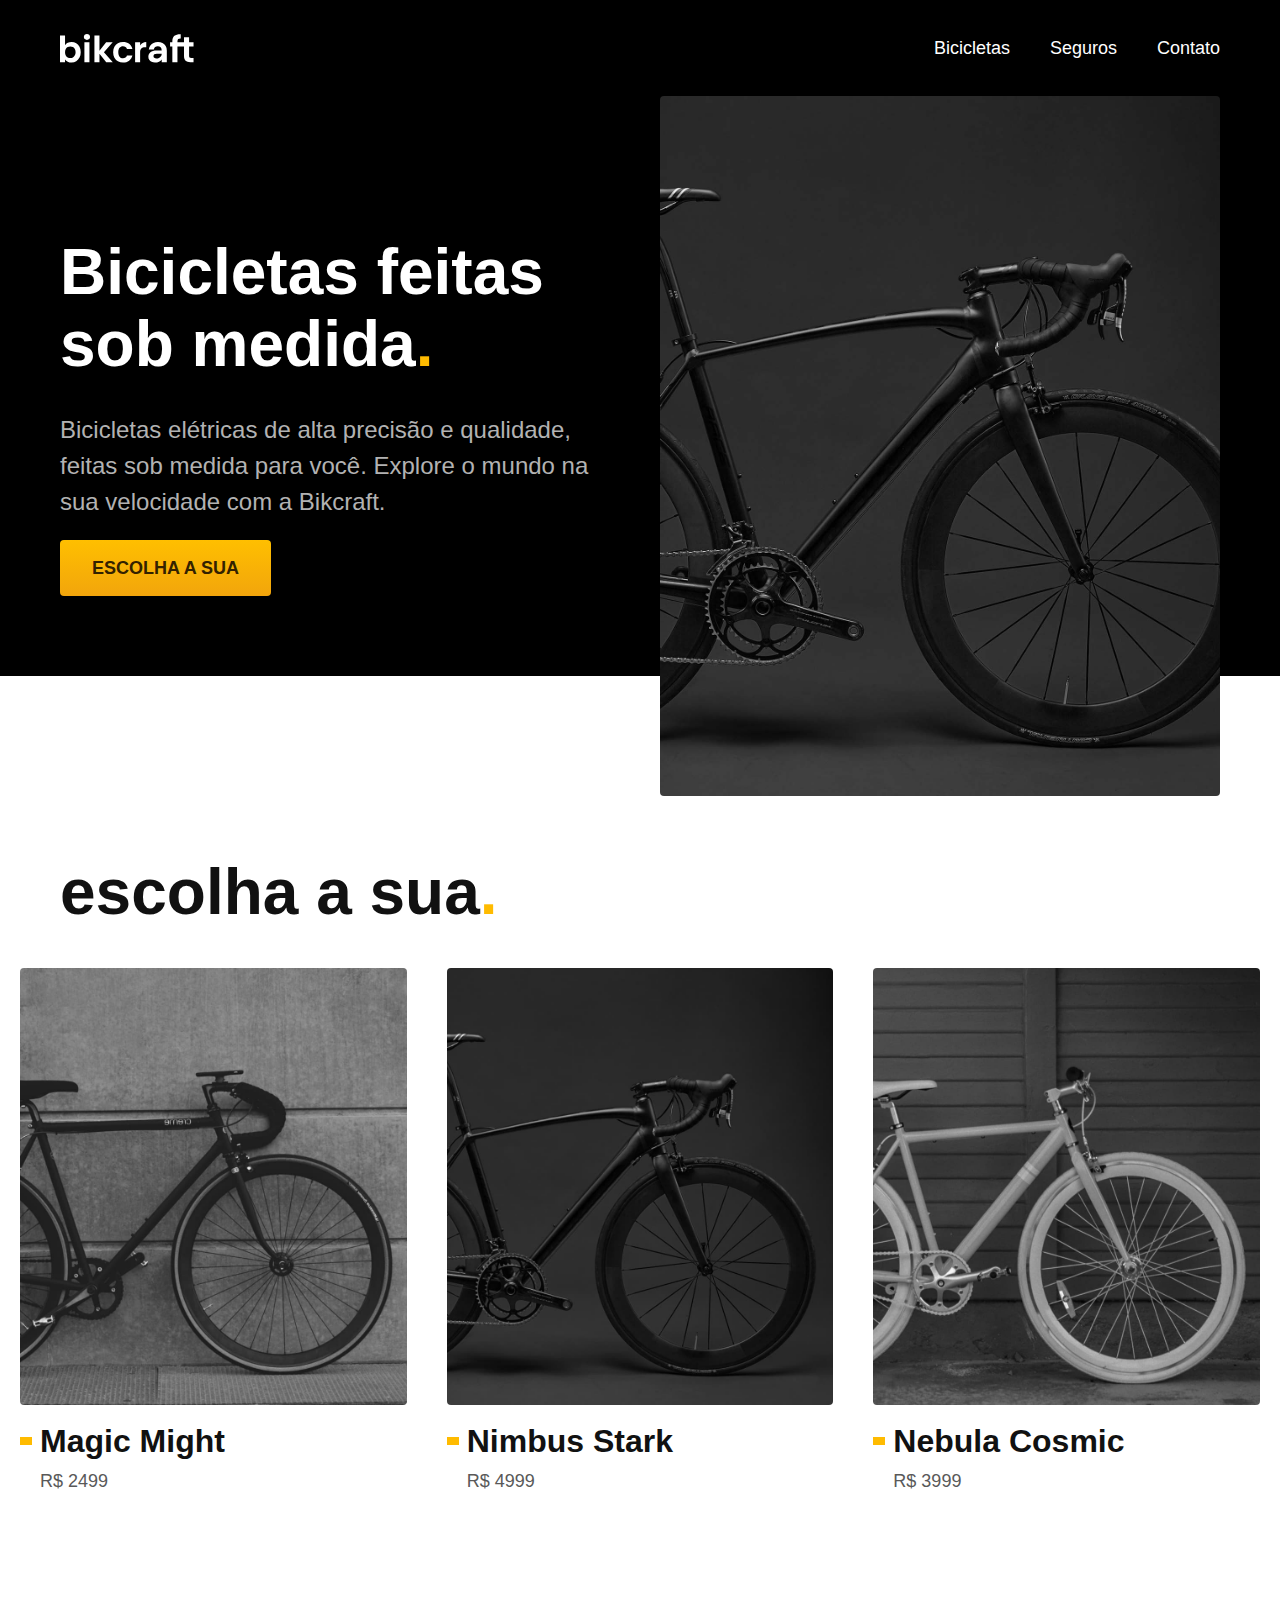
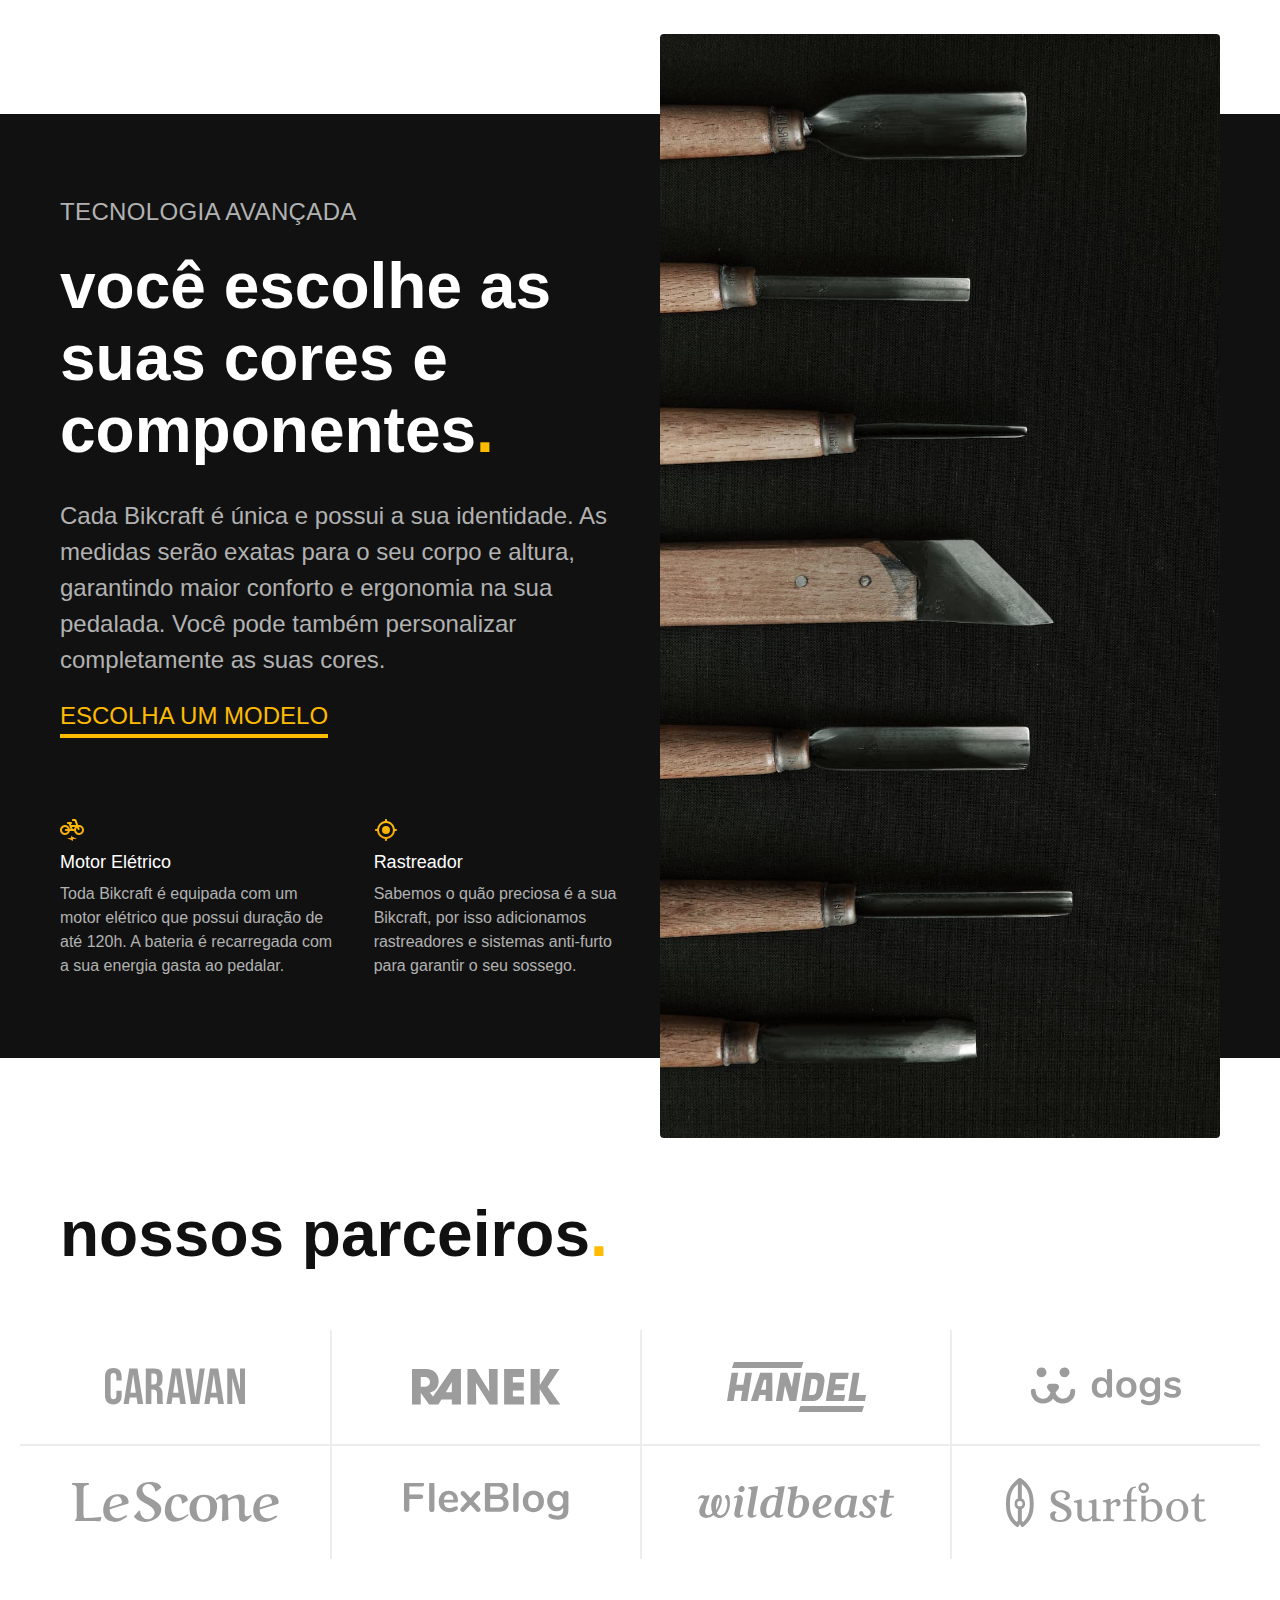
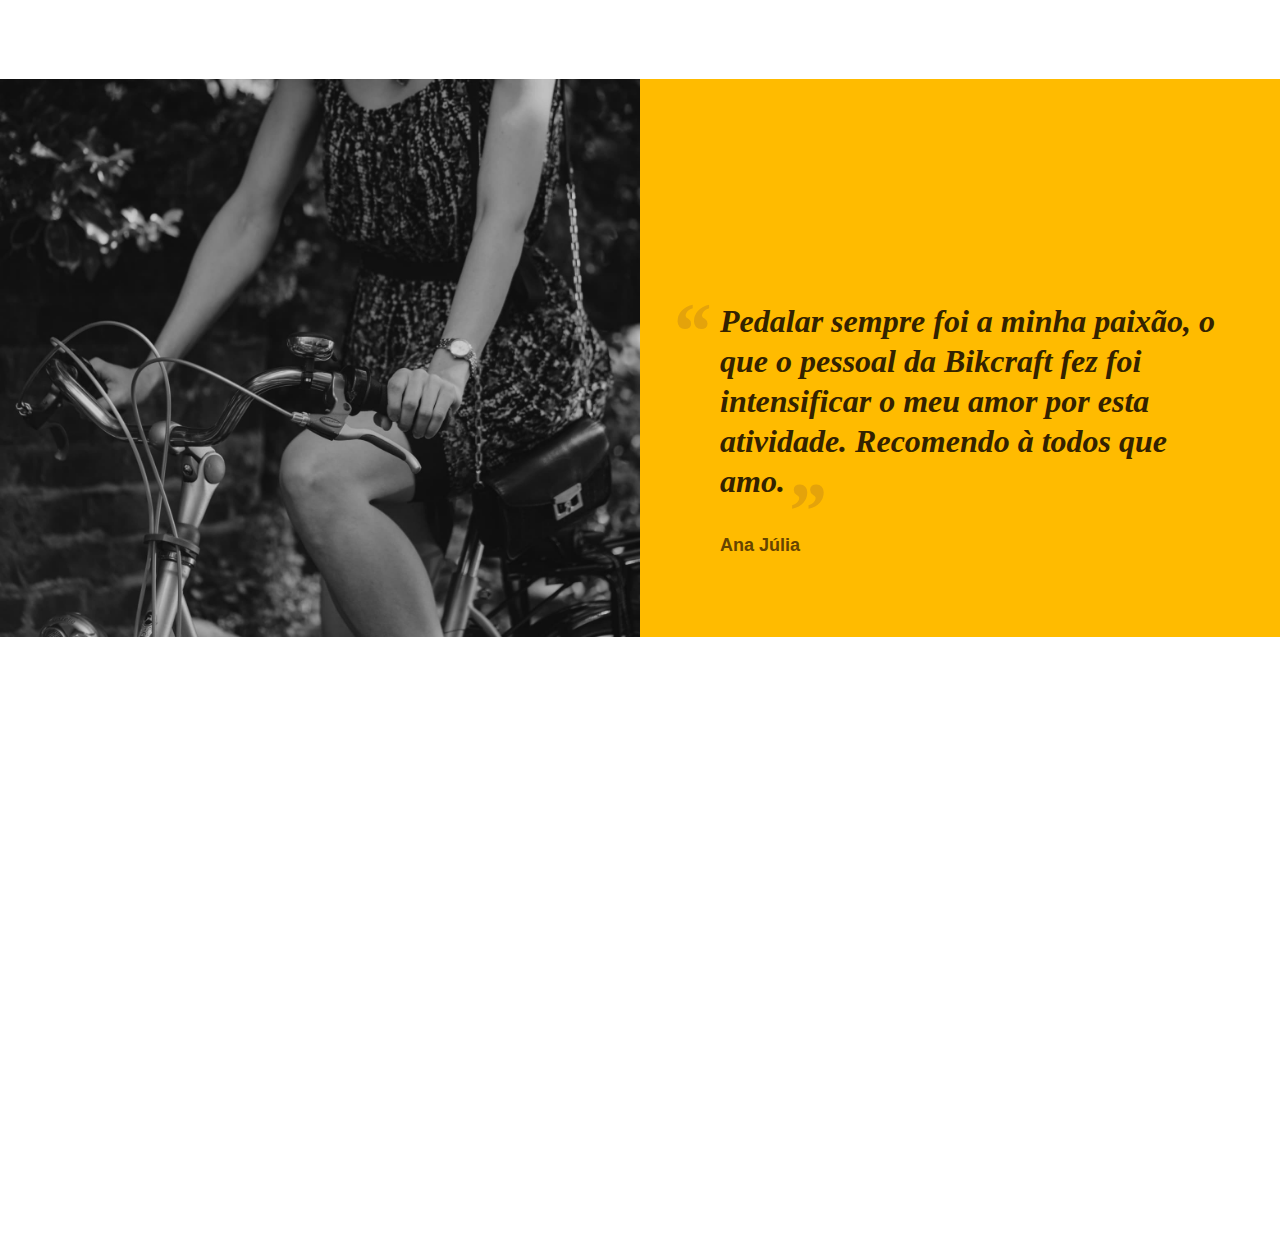
==== index.html @ 592e9762 "feat: depoimentos" ====
<!DOCTYPE html>
<html lang="pt-br">

<head>
  <meta charset="UTF-8">
  <meta name="viewport" content="width=device-width, initial-scale=1.0">

  <title>Bikcraft - Bicicletas Elétricas</title>
  <meta name="description" content="Bicicletas elétricas de alta precisão e qualidade,  feitas sob medida para o cliente. Explore o mundo na sua velocidade com a Bikcraft.">

  <link rel="stylesheet" href="./css/style.css">
</head>

<body>
  <header class="header-bg">
    <div class="header container">
      <a href="./">
        <img src="./img/bikcraft.svg" alt="Bikcraft">
      </a>

      <nav aria-label="primaria">
        <ul class="header-menu font-1-m cor-0">
          <li><a href="./bicicletas.html">Bicicletas</a></li>
          <li><a href="./seguros.html">Seguros</a></li>
          <li><a href="./contato.html">Contato</a></li>
        </ul>
      </nav>
    </div>
  </header>

  <main class="introducao-bg">
    <div class="introducao container">
      <div class="introducao-conteudo">
        <h1 class="font-1-xxl cor-0">Bicicletas feitas sob medida<span class="cor-p1">.</span></h1>
        <p class="font-2-l cor-5">Bicicletas elétricas de alta precisão e qualidade, feitas sob medida para você. Explore o mundo na sua velocidade com a Bikcraft.</p>
        <a class="botao" href="./bicicletas.html">Escolha a sua</a>
      </div>
      <div>
        <img src="./img/fotos/introducao.jpg" alt="Bicicleta elétrica preta.">
      </div>
    </div>
  </main>

  <article class="bicicletas-lista">
    <h2 class="container font-1-xxl">escolha a sua<span class="cor-p1">.</span></h2>

    <ul>
      <li>
        <a href="./bicicletas/magic.html">
          <img src="./img/bicicletas/magic-home.jpg" alt="Bicicleta preta">
          <h3 class="font-1-xl">Magic Might</h3>
          <span class="font-2-m cor-8">R$ 2499</span>
        </a>
      </li>
      <li>
        <a href="./bicicletas/nimbus.html">
          <img src="./img/bicicletas/nimbus-home.jpg" alt="Bicicleta preta">
          <h3 class="font-1-xl">Nimbus Stark</h3>
          <span class="font-2-m cor-8">R$ 4999</span>
        </a>
      </li>
      <li>
        <a href="./bicicletas/nebula.html">
          <img src="./img/bicicletas/nebula-home.jpg" alt="Bicicleta preta">
          <h3 class="font-1-xl">Nebula Cosmic</h3>
          <span class="font-2-m cor-8">R$ 3999</span>
        </a>
      </li>
    </ul>
  </article>

  <article class="tecnologia-bg">
    <div class="tecnologia container">
      <div class="tecnologia-conteudo">
        <span class="font-2-l-b cor-5">Tecnologia Avançada</span>
        <h2 class="font-1-xxl cor-0">você escolhe as suas cores e componentes<span class="cor-p1">.</span></h2>
        <p class="font-2-l cor-5">Cada Bikcraft é única e possui a sua identidade. As medidas serão exatas para o seu corpo e altura, garantindo maior conforto e ergonomia na sua pedalada. Você pode também personalizar completamente as suas cores.</p>
        <a class="link" href="./bicicletas.html">Escolha um modelo</a>
        <div class="tecnologia-vantagens">
          <div>
            <img src="./img/icones/eletrica.svg" alt="">
            <h3 class="font-1-m cor-0">Motor Elétrico</h3>
            <p class="font-2-s cor-5">Toda Bikcraft é equipada com um motor elétrico que possui duração de até 120h. A bateria é recarregada com a sua energia gasta ao pedalar.</p>
          </div>
          <div>
            <img src="./img/icones/rastreador.svg" alt="">
            <h3 class="font-1-m cor-0">Rastreador</h3>
            <p class="font-2-s cor-5">Sabemos o quão preciosa é a sua Bikcraft, por isso adicionamos rastreadores e sistemas anti-furto para garantir o seu sossego.</p>
          </div>
        </div>
      </div>
      <div class="tecnologia-imagem">
        <img src="./img/fotos/tecnologia.jpg" alt="">
      </div>
    </div>
  </article>

  <section class="parceiros" aria-label="Nossos Parceiros">
    <h2 class="container font-1-xxl">nossos parceiros<span class="cor-p1">.</span></h2>

    <ul>
      <li><img src="./img/parceiros/caravan.svg" alt="caravan"></li>
      <li><img src="./img/parceiros/ranek.svg" alt="ranek"></li>
      <li><img src="./img/parceiros/handel.svg" alt="handel"></li>
      <li><img src="./img/parceiros/dogs.svg" alt="dogs"></li>
      <li><img src="./img/parceiros/lescone.svg" alt="lescone"></li>
      <li><img src="./img/parceiros/flexblog.svg" alt="flexblog"></li>
      <li><img src="./img/parceiros/wildbeast.svg" alt="wildbeast"></li>
      <li><img src="./img/parceiros/surfbot.svg" alt="surfbot"></li>
    </ul>
  </section>

  <section class="depoimento" aria-label="Depoimento">
    <div>
      <img src="./img/fotos/depoimento.jpg" alt="Pessoa pedalando uma bicicleta Bikcraft">
    </div>
    <div class="depoimento-conteudo">
      <blockquote class="font-1-xl cor-p5">
        <p>Pedalar sempre foi a minha paixão, o que o pessoal da Bikcraft fez foi intensificar o meu amor por esta atividade. Recomendo à todos que amo.</p>
      </blockquote>
      <span class="font-1-m-b cor-p4">Ana Júlia</span>
    </div>
  </section>
  
</body>

</html>
---- css/style.css ----
@import "./global/global.css";
@import "./utilidades/tipografia.css";
@import "./utilidades/cores.css";

@import "./global/header.css";

/* Utilidades */
@import "./utilidades/componentes.css";

/* Home */
@import "./home/introducao.css";
@import "./home/tecnologia.css";
@import "./home/parceiros.css";
@import "./home/depoimento.css";

/* Bicicletas */
@import "./bicicletas/bicicletas-lista.css";
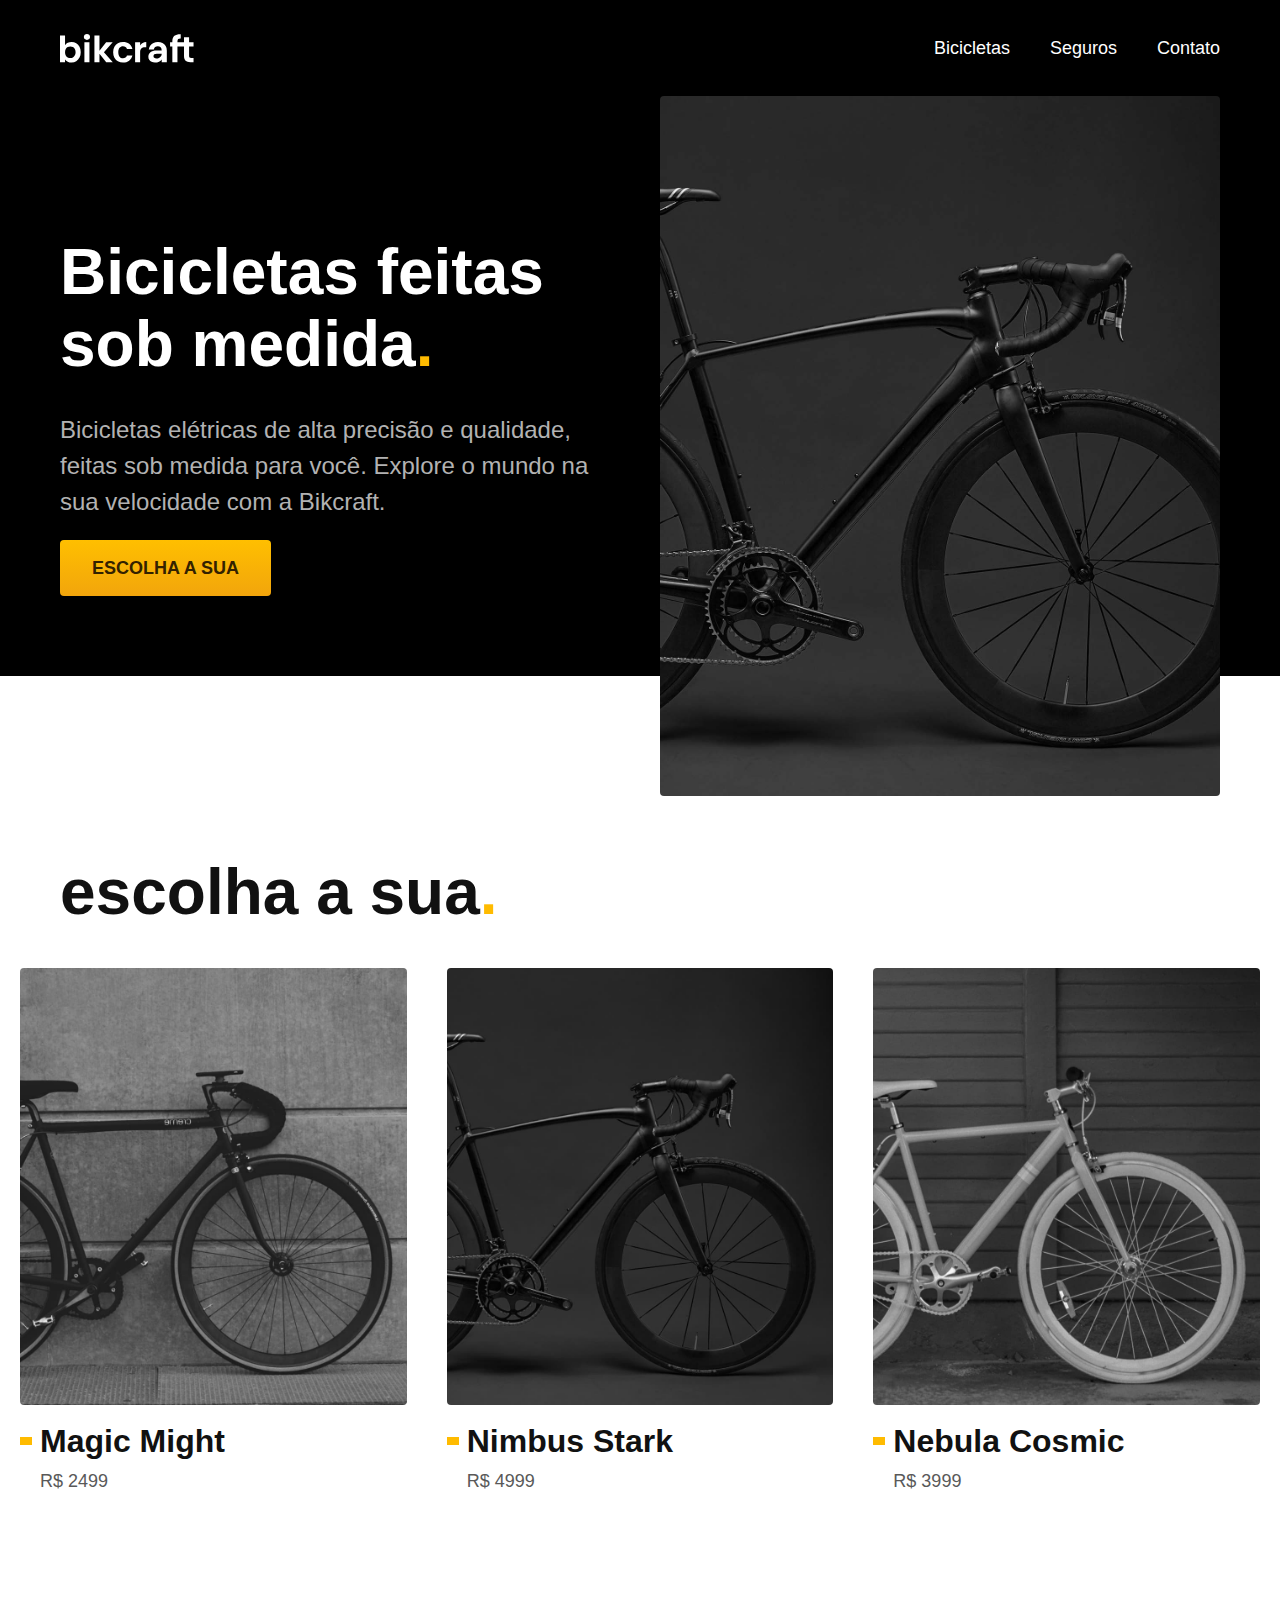
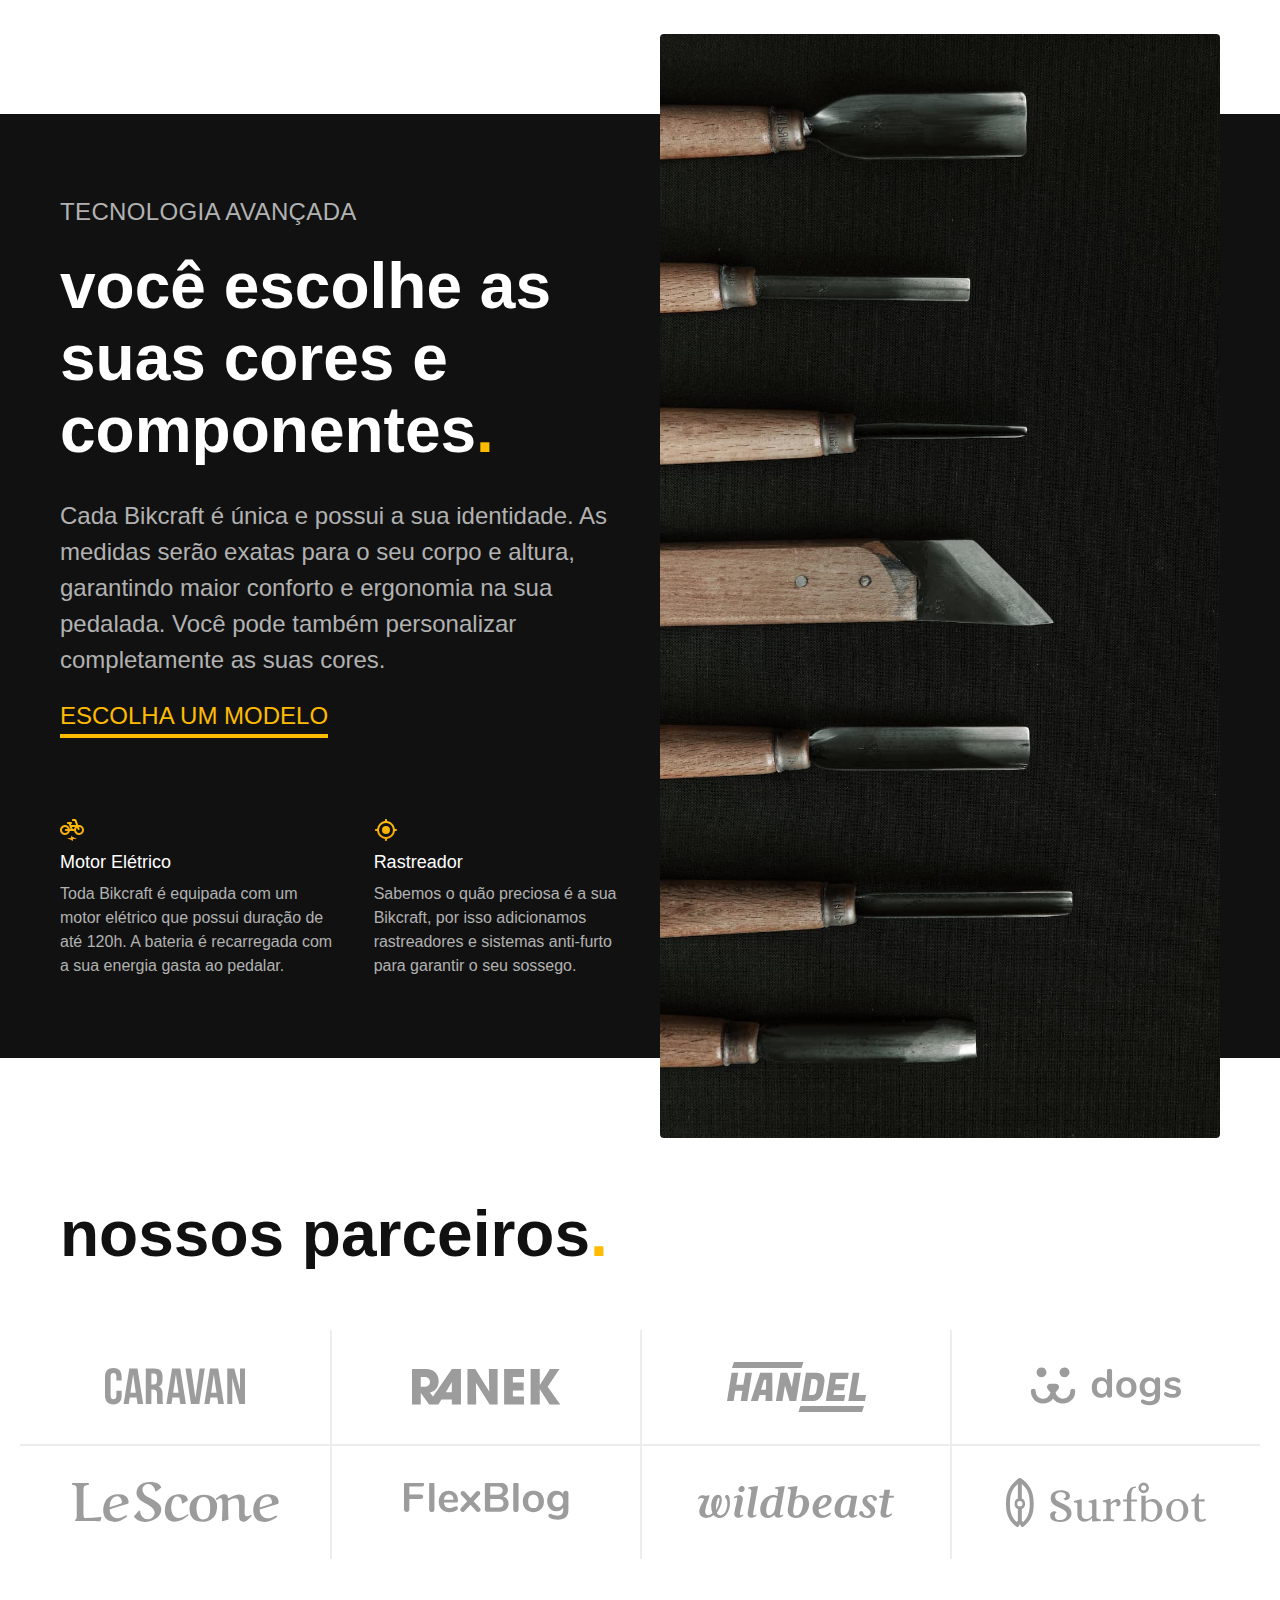
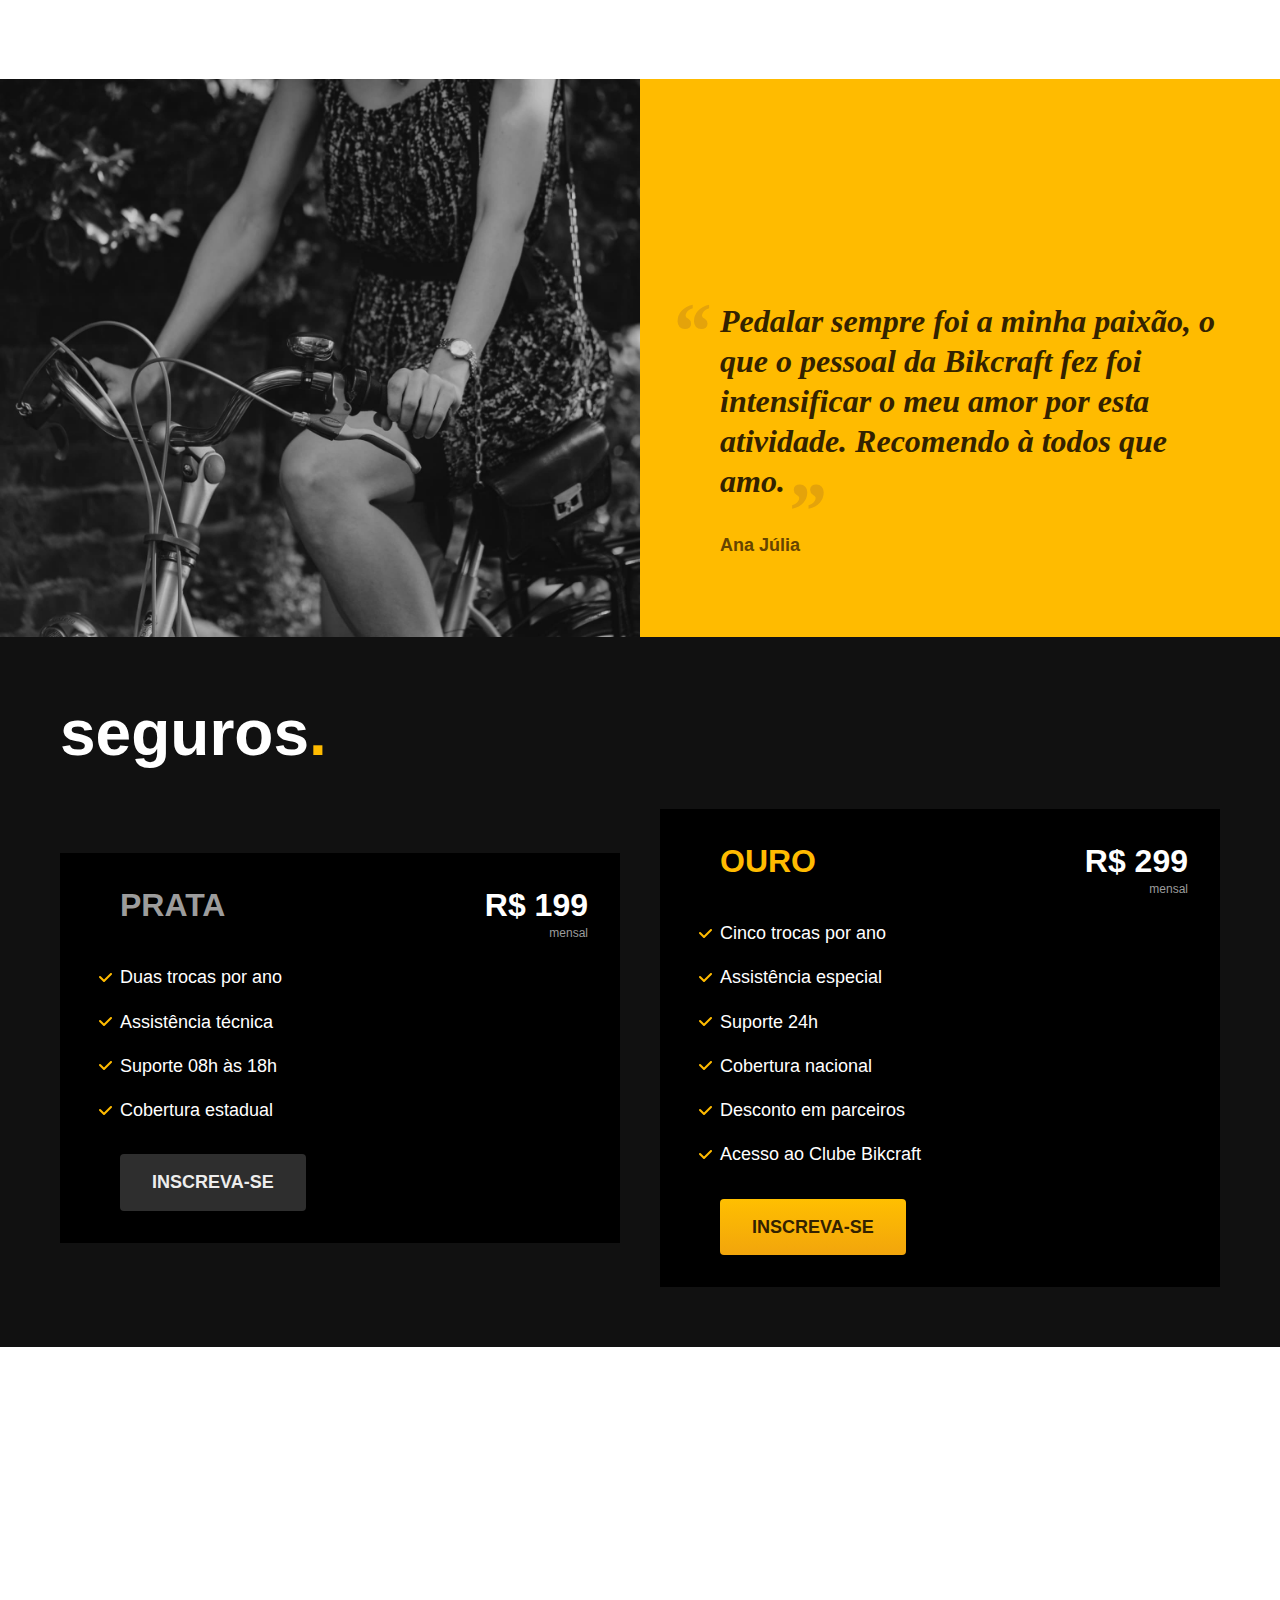
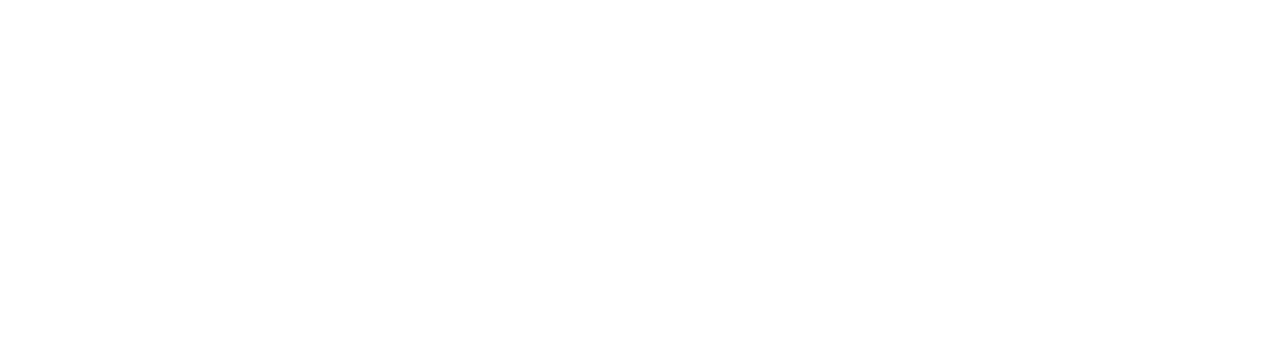
==== commit 5acc4003: "feat: seguros" ====
--- a/index.html
+++ b/index.html
@@ -121,6 +121,37 @@
       <span class="font-1-m-b cor-p4">Ana Júlia</span>
     </div>
   </section>
+
+  <article class="seguros-bg">
+    <div class="seguros container">
+      <h2 class="font-1-xxl cor-0">seguros<span class="cor-p1">.</span></h2>
+      <div class="seguros-item">
+        <h3 class="font-1-xl cor-6">PRATA</h3>
+        <span class="font-1-xl cor-0">R$ 199 <span class="font-1-xs cor-6">mensal</span></span>
+        <ul class="font-2-m cor-0">
+          <li>Duas trocas por ano</li>
+          <li>Assistência técnica</li>
+          <li>Suporte 08h às 18h</li>
+          <li>Cobertura estadual</li>
+        </ul>
+        <a class="botao secundario" href="./orcamento.html">Inscreva-se</a>
+      </div>
+
+      <div class="seguros-item">
+        <h3 class="font-1-xl cor-p1">OURO</h3>
+        <span class="font-1-xl cor-0">R$ 299 <span class="font-1-xs cor-6">mensal</span></span>
+        <ul class="font-2-m cor-0">
+          <li>Cinco trocas por ano</li>
+          <li>Assistência especial</li>
+          <li>Suporte 24h</li>
+          <li>Cobertura nacional</li>
+          <li>Desconto em parceiros</li>
+          <li>Acesso ao Clube Bikcraft</li>
+        </ul>
+        <a class="botao" href="./orcamento.html">Inscreva-se</a>
+      </div>
+    </div>
+  </article>
   
 </body>
 
--- a/css/style.css
+++ b/css/style.css
@@ -15,3 +15,6 @@
 
 /* Bicicletas */
 @import "./bicicletas/bicicletas-lista.css";
+
+/* Seguros */
+@import "./seguros/seguros.css";
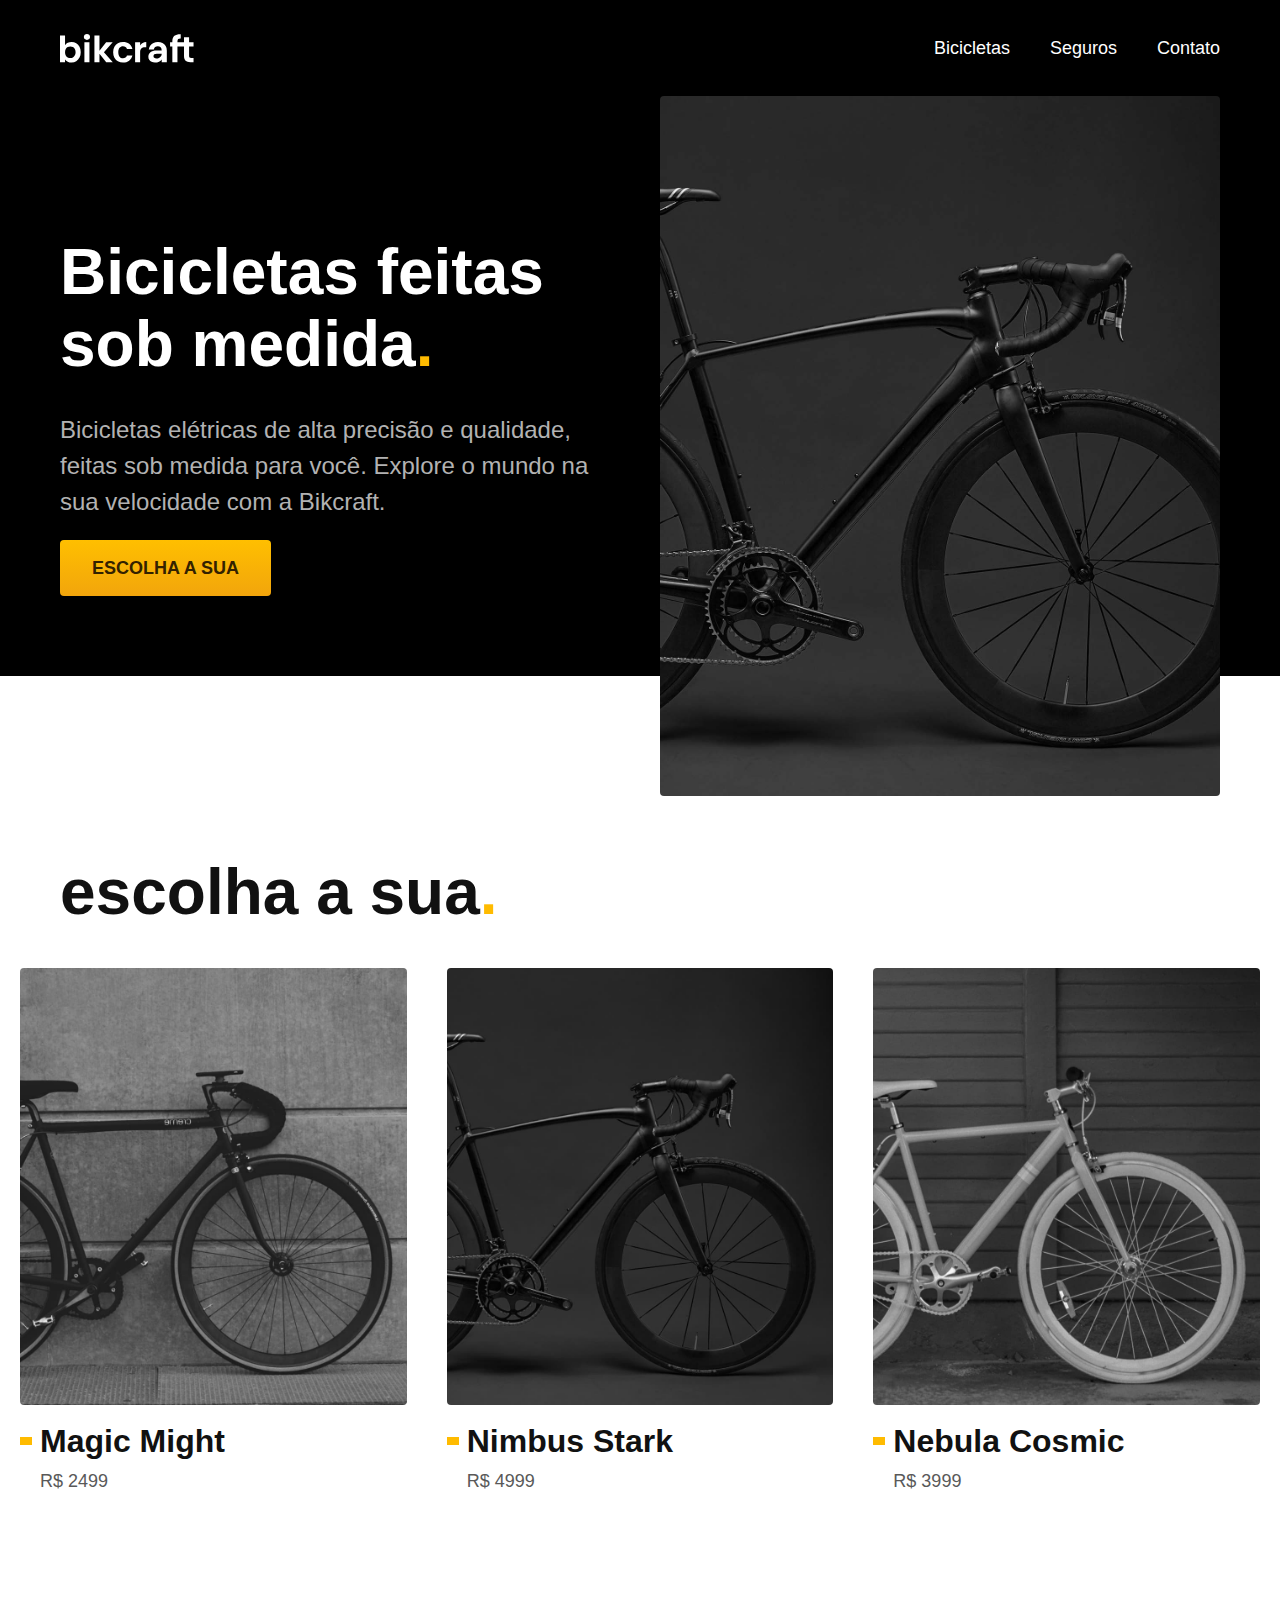
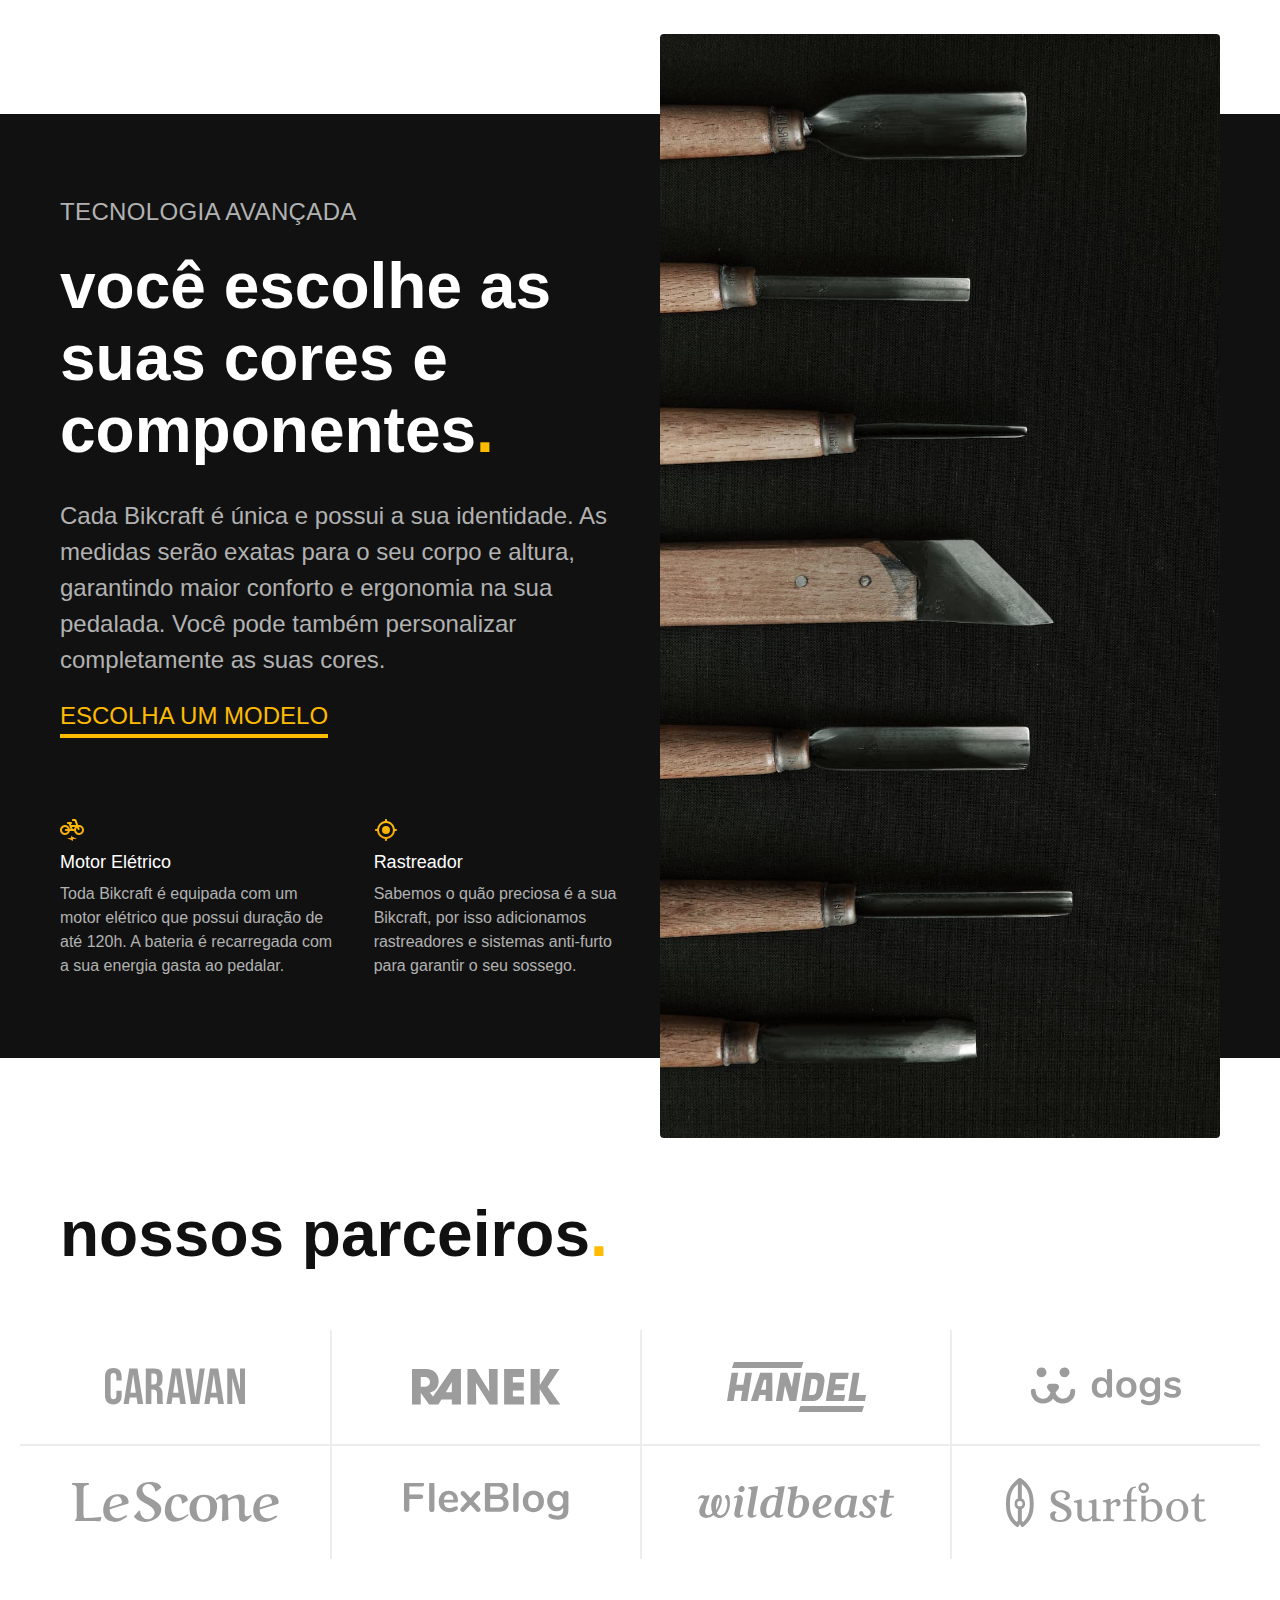
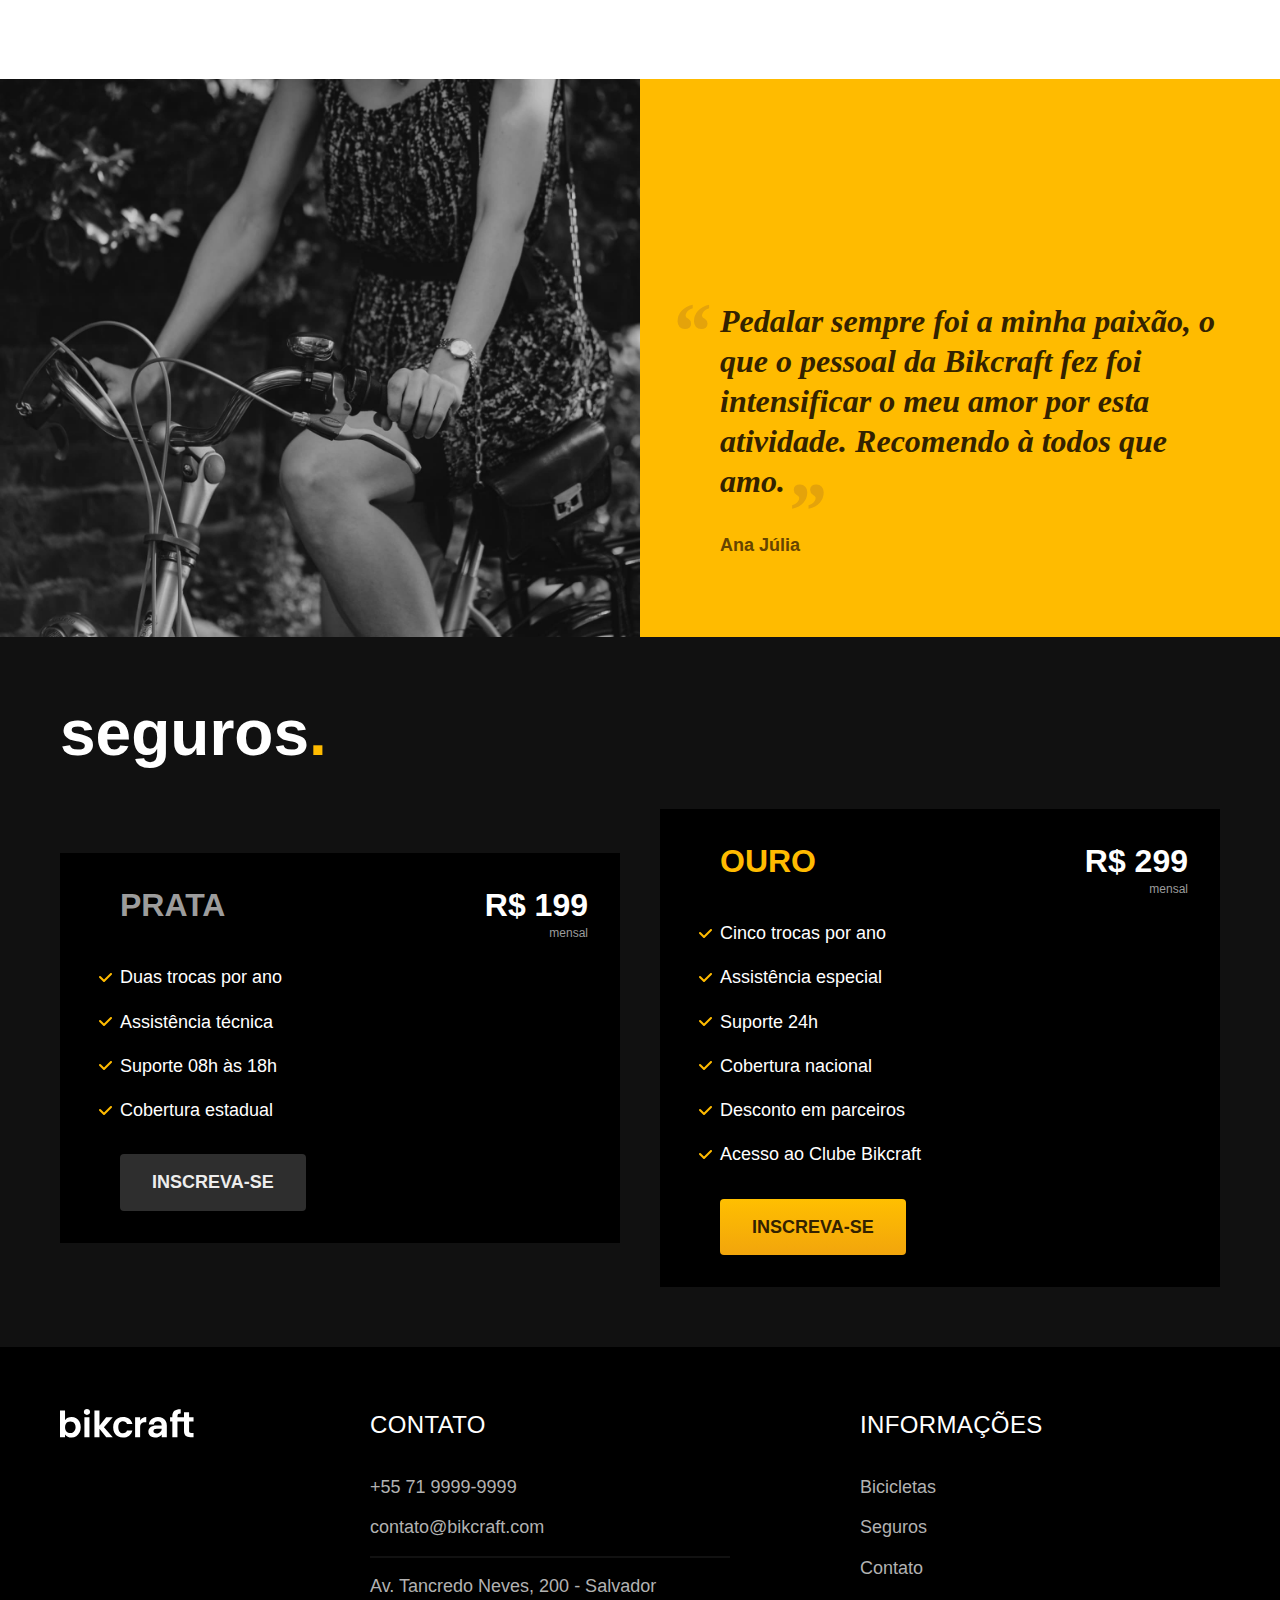
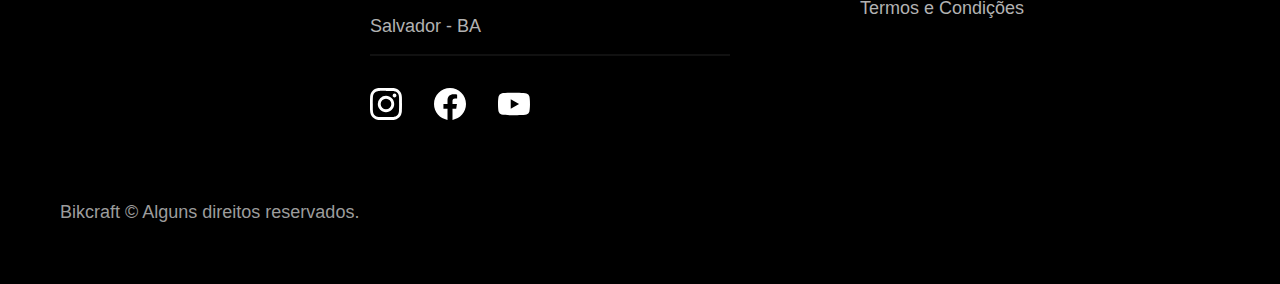
==== commit 3792683d: "feat: footer" ====
--- a/index.html
+++ b/index.html
@@ -153,6 +153,43 @@
     </div>
   </article>
   
+  <footer class="footer-bg">
+    <div class="footer container">
+      <img src="./img/bikcraft.svg" alt="Bikcraft">
+      <div class="footer-contato">
+        <h3 class="font-2-l-b cor-0">Contato</h3>
+        <ul class="font-2-m cor-5">
+          <li><a href="tel:+552199999999">+55 71 9999-9999</a></li>
+          <li><a href="mailto:contato@bikcraft.com">contato@bikcraft.com</a></li>
+          <li>Av. Tancredo Neves, 200 - Salvador </li>
+          <li>Salvador - BA</li>
+        </ul>
+        <div class="footer-redes">
+          <a href="./">
+            <img src="./img/redes/instagram.svg" alt="Instagram">
+          </a>
+          <a href="./">
+            <img src="./img/redes/facebook.svg" alt="Facebook">
+          </a>
+          <a href="./">
+            <img src="./img/redes/youtube.svg" alt="Youtube">
+          </a>
+        </div>
+      </div>
+      <div class="footer-informacoes">
+        <h3 class="font-2-l-b cor-0">Informações</h3>
+        <nav>
+          <ul class="font-1-m cor-5">
+            <li><a href="./bicicletas.html">Bicicletas</a></li>
+            <li><a href="./seguros.html">Seguros</a></li>
+            <li><a href="./contato.html">Contato</a></li>
+            <li><a href="./termos.html">Termos e Condições</a></li>
+          </ul>
+        </nav>
+      </div>
+      <p class="footer-copy font-2-m cor-6">Bikcraft © Alguns direitos reservados.</p>
+    </div>
+  </footer>
 </body>
 
 </html>--- a/css/style.css
+++ b/css/style.css
@@ -3,6 +3,7 @@
 @import "./utilidades/cores.css";
 
 @import "./global/header.css";
+@import "./global/footer.css";
 
 /* Utilidades */
 @import "./utilidades/componentes.css";
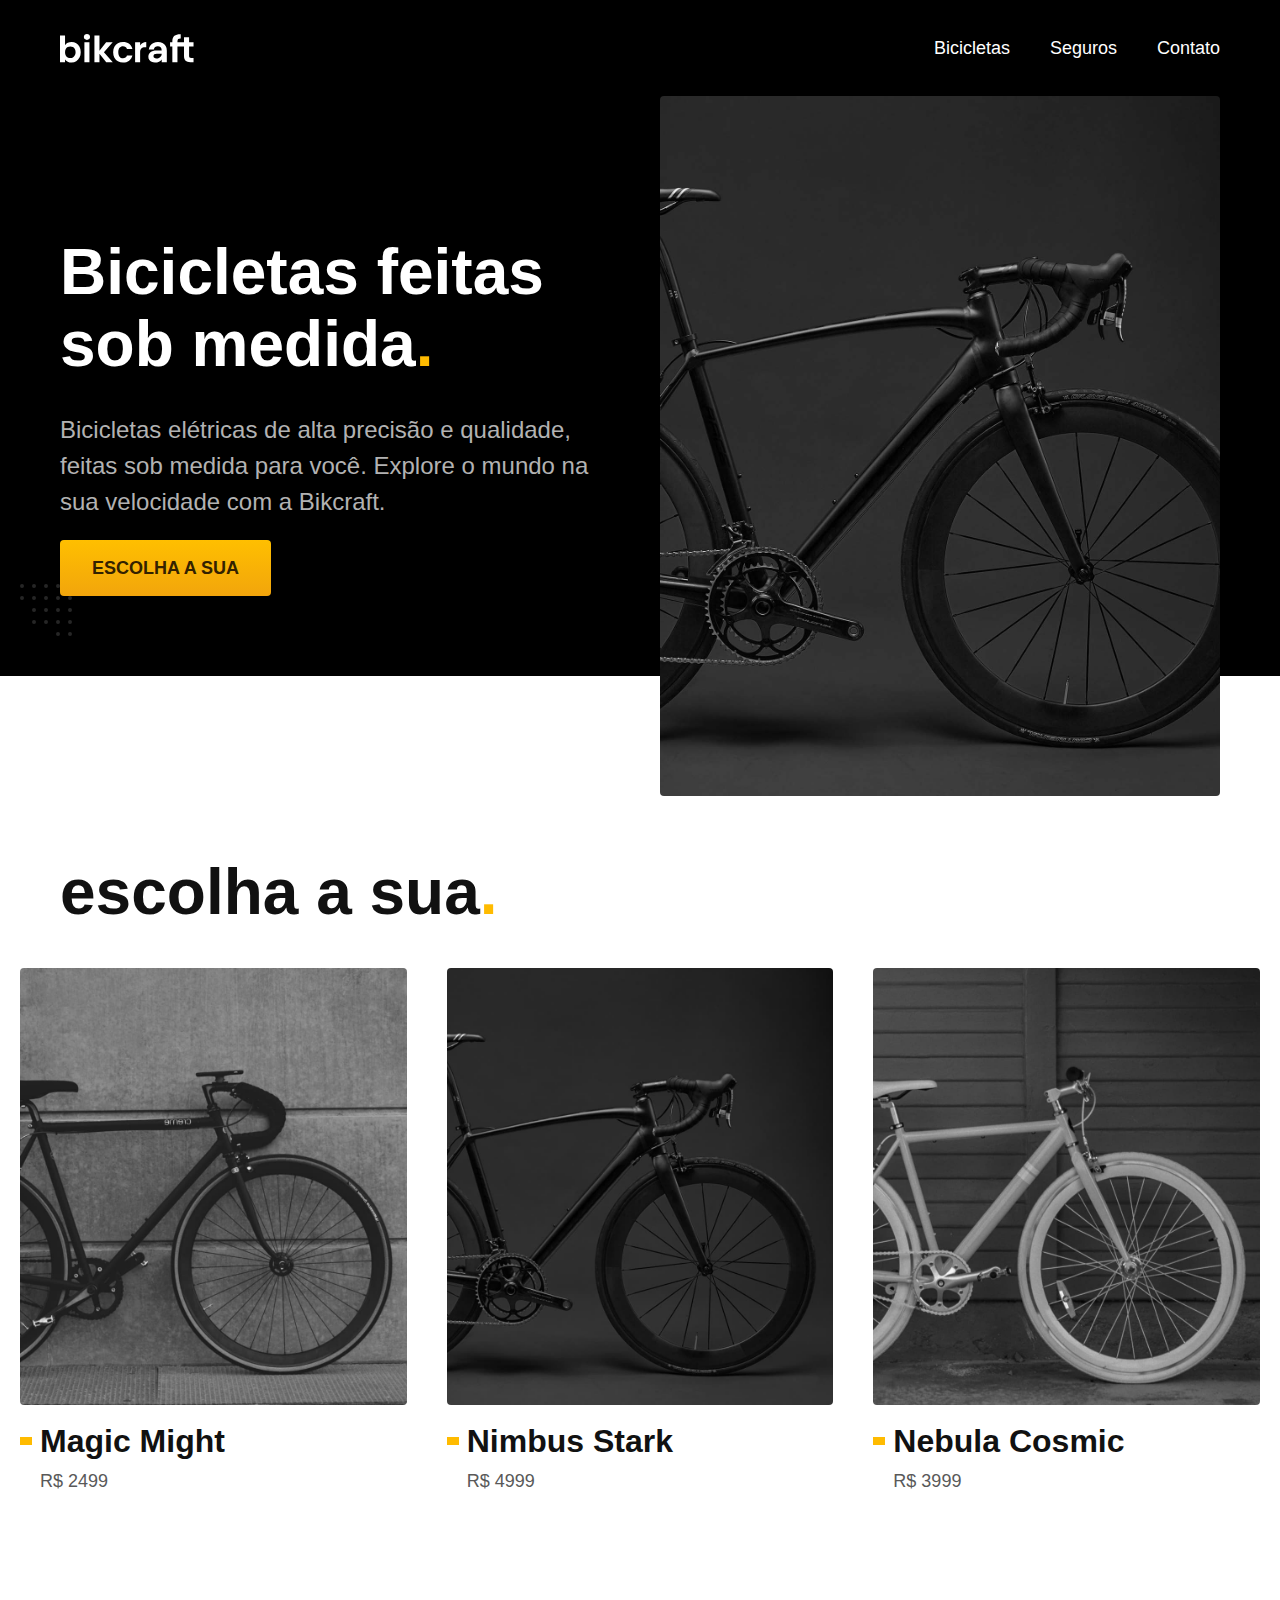
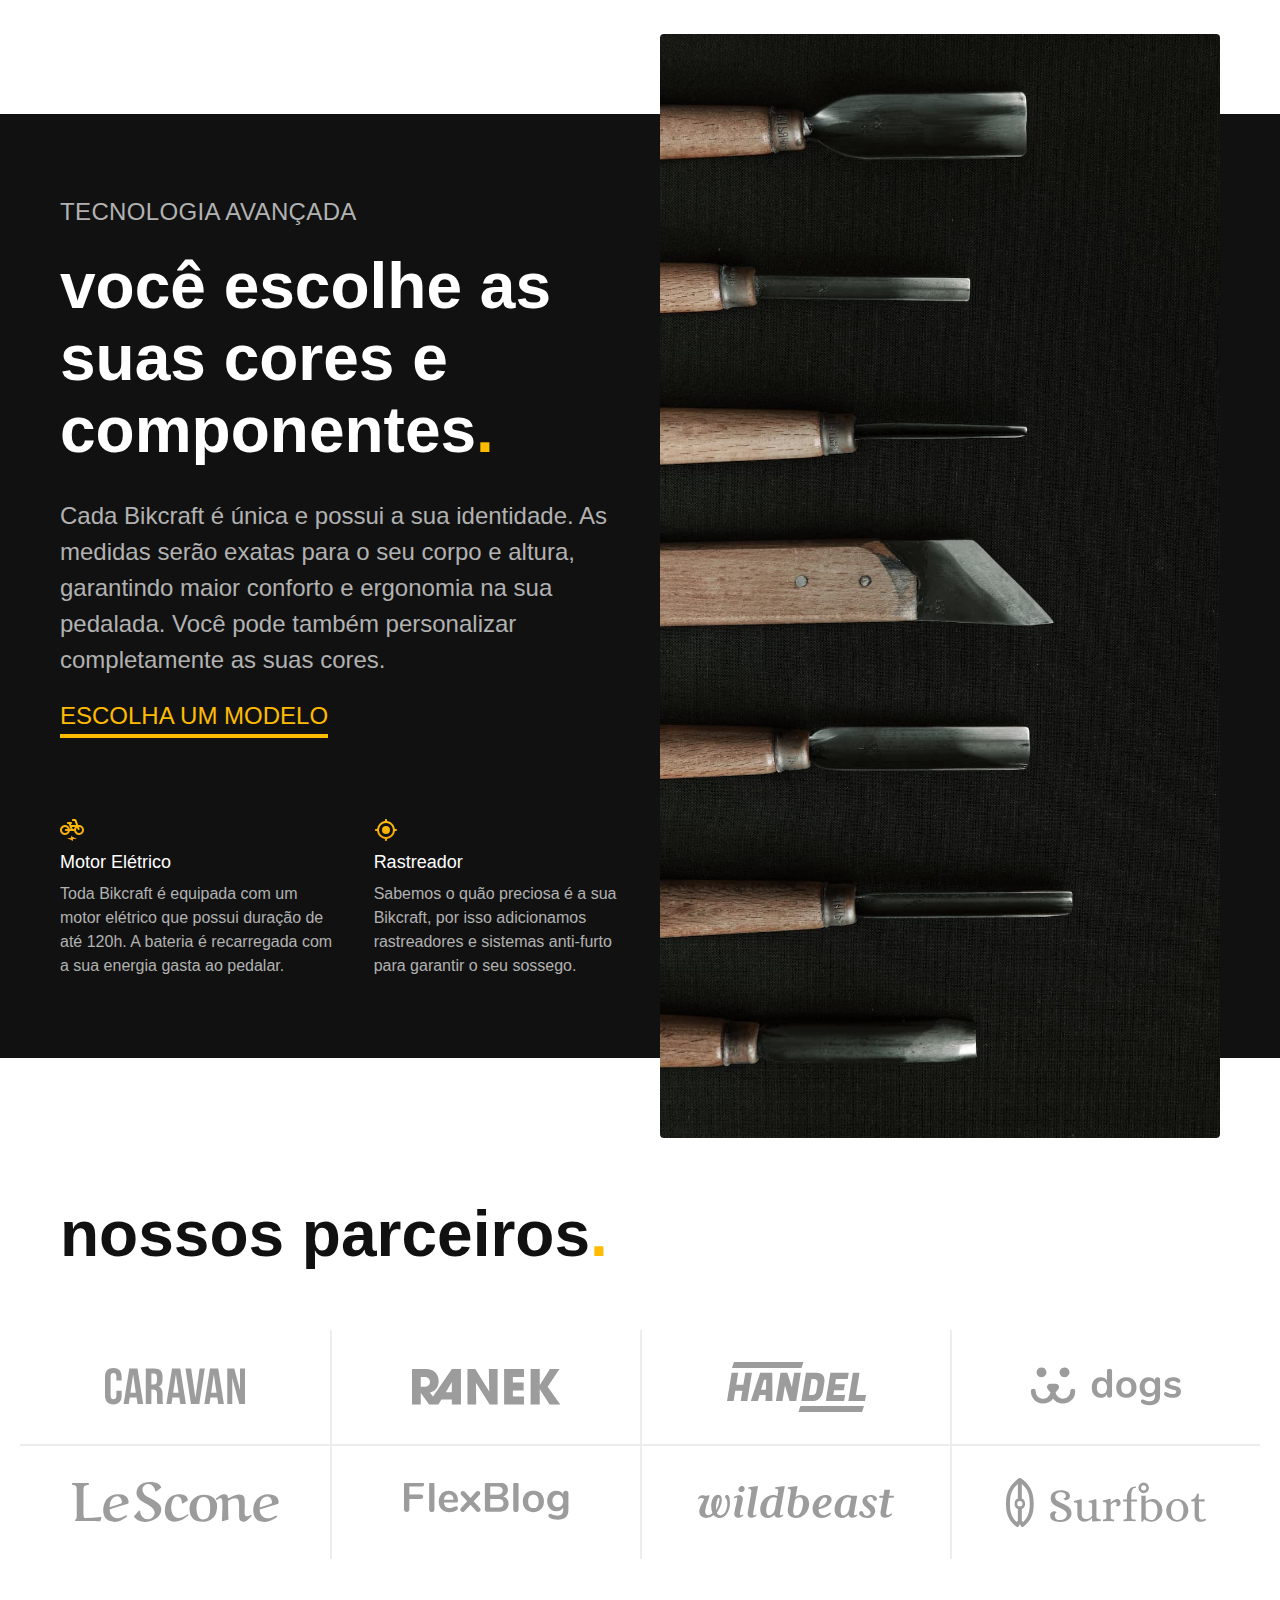
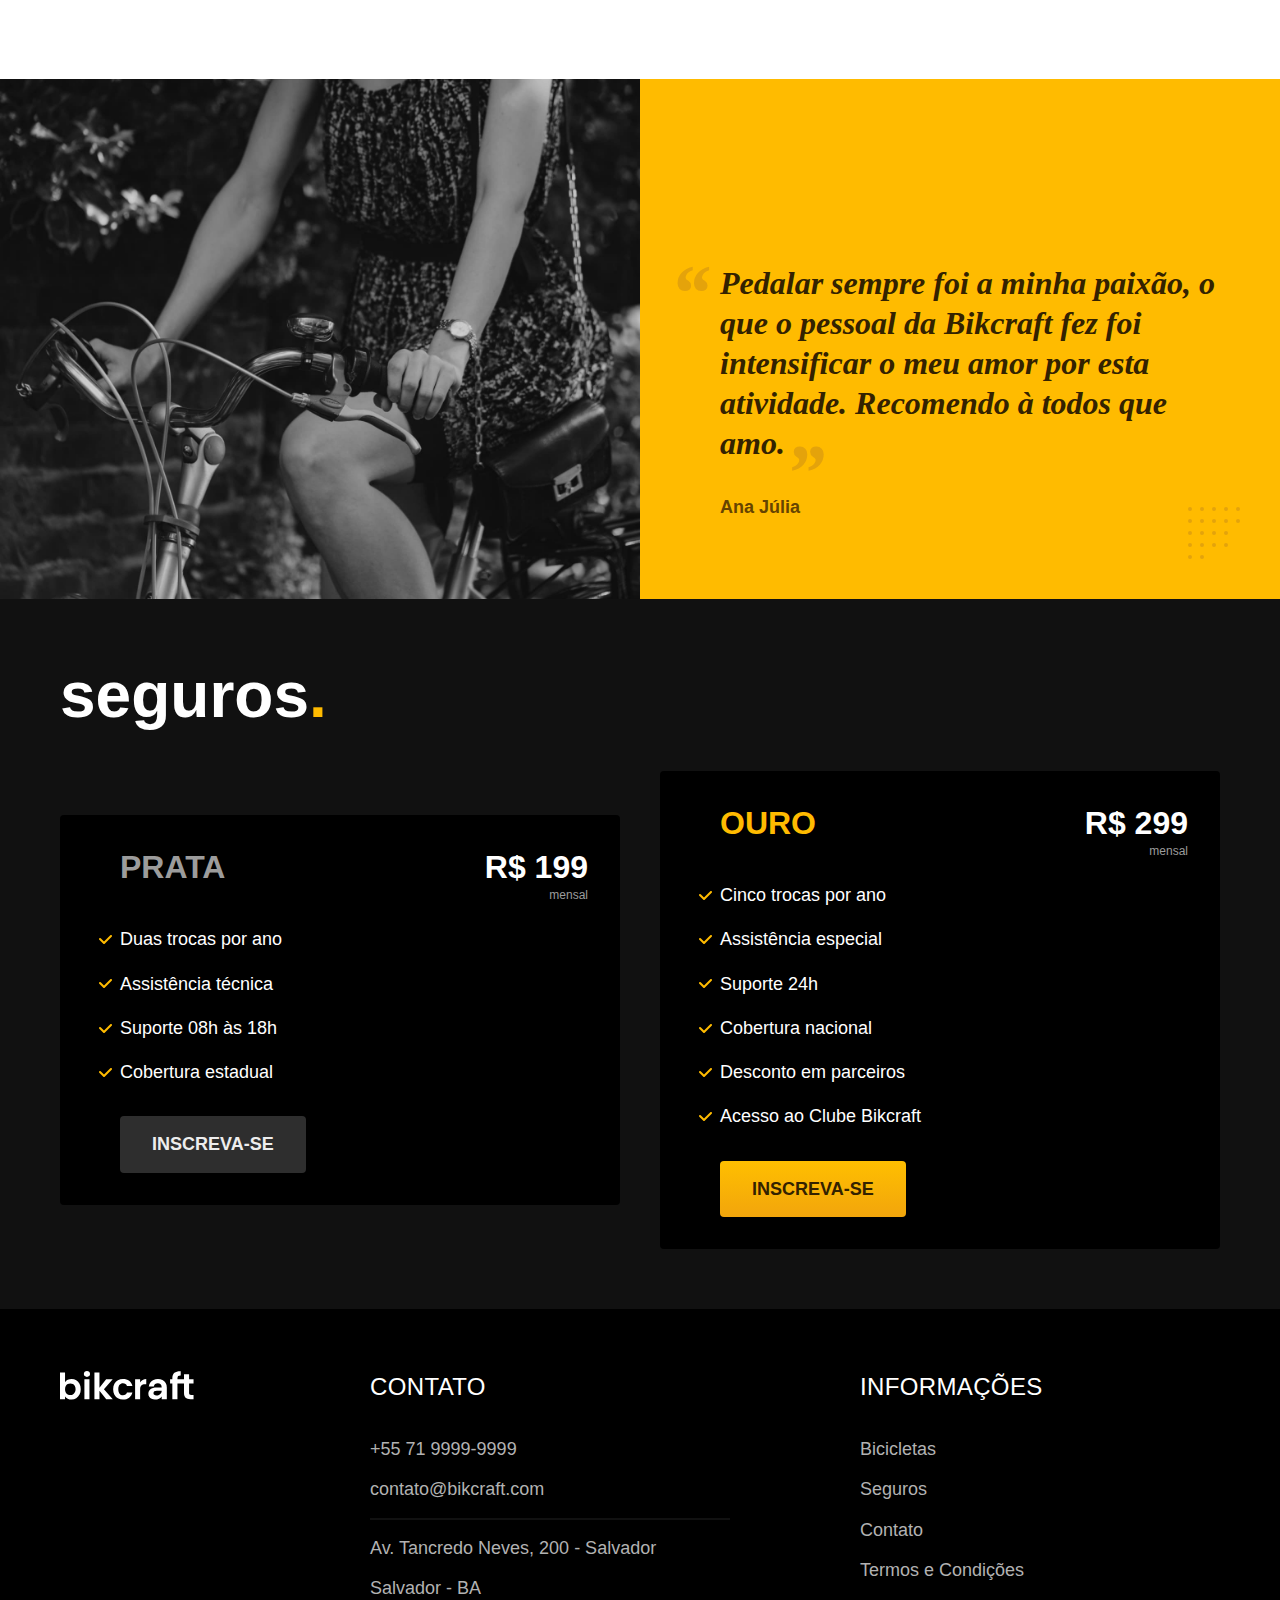
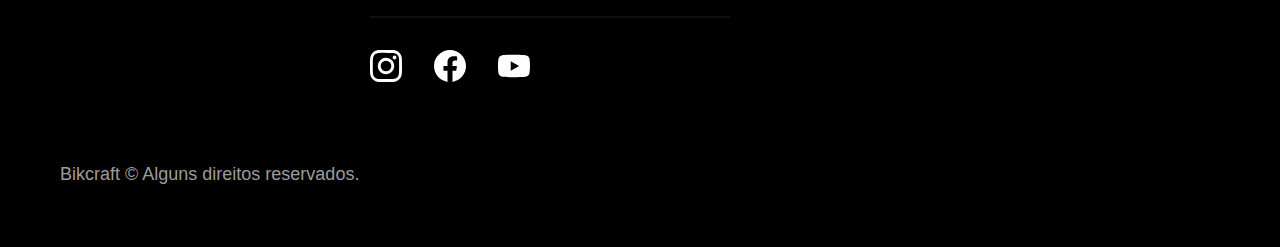
==== commit 97a27b76: "feat: menu ativo" ====
--- a/index.html
+++ b/index.html
@@ -1,195 +1,241 @@
 <!DOCTYPE html>
 <html lang="pt-br">
-
-<head>
-  <meta charset="UTF-8">
-  <meta name="viewport" content="width=device-width, initial-scale=1.0">
-
-  <title>Bikcraft - Bicicletas Elétricas</title>
-  <meta name="description" content="Bicicletas elétricas de alta precisão e qualidade,  feitas sob medida para o cliente. Explore o mundo na sua velocidade com a Bikcraft.">
-
-  <link rel="stylesheet" href="./css/style.css">
-</head>
-
-<body>
-  <header class="header-bg">
-    <div class="header container">
-      <a href="./">
-        <img src="./img/bikcraft.svg" alt="Bikcraft">
-      </a>
-
-      <nav aria-label="primaria">
-        <ul class="header-menu font-1-m cor-0">
-          <li><a href="./bicicletas.html">Bicicletas</a></li>
-          <li><a href="./seguros.html">Seguros</a></li>
-          <li><a href="./contato.html">Contato</a></li>
-        </ul>
-      </nav>
-    </div>
-  </header>
-
-  <main class="introducao-bg">
-    <div class="introducao container">
-      <div class="introducao-conteudo">
-        <h1 class="font-1-xxl cor-0">Bicicletas feitas sob medida<span class="cor-p1">.</span></h1>
-        <p class="font-2-l cor-5">Bicicletas elétricas de alta precisão e qualidade, feitas sob medida para você. Explore o mundo na sua velocidade com a Bikcraft.</p>
-        <a class="botao" href="./bicicletas.html">Escolha a sua</a>
-      </div>
-      <div>
-        <img src="./img/fotos/introducao.jpg" alt="Bicicleta elétrica preta.">
-      </div>
-    </div>
-  </main>
-
-  <article class="bicicletas-lista">
-    <h2 class="container font-1-xxl">escolha a sua<span class="cor-p1">.</span></h2>
-
-    <ul>
-      <li>
-        <a href="./bicicletas/magic.html">
-          <img src="./img/bicicletas/magic-home.jpg" alt="Bicicleta preta">
-          <h3 class="font-1-xl">Magic Might</h3>
-          <span class="font-2-m cor-8">R$ 2499</span>
+  <head>
+    <meta charset="UTF-8" />
+    <meta name="viewport" content="width=device-width, initial-scale=1.0" />
+
+    <title>Bikcraft - Bicicletas Elétricas</title>
+    <meta
+      name="description"
+      content="Bicicletas elétricas de alta precisão e qualidade,  feitas sob medida para o cliente. Explore o mundo na sua velocidade com a Bikcraft."
+    />
+
+    <link rel="stylesheet" href="./css/style.css" />
+  </head>
+
+  <body>
+    <header class="header-bg">
+      <div class="header container">
+        <a href="./">
+          <img src="./img/bikcraft.svg" alt="Bikcraft" />
         </a>
-      </li>
-      <li>
-        <a href="./bicicletas/nimbus.html">
-          <img src="./img/bicicletas/nimbus-home.jpg" alt="Bicicleta preta">
-          <h3 class="font-1-xl">Nimbus Stark</h3>
-          <span class="font-2-m cor-8">R$ 4999</span>
-        </a>
-      </li>
-      <li>
-        <a href="./bicicletas/nebula.html">
-          <img src="./img/bicicletas/nebula-home.jpg" alt="Bicicleta preta">
-          <h3 class="font-1-xl">Nebula Cosmic</h3>
-          <span class="font-2-m cor-8">R$ 3999</span>
-        </a>
-      </li>
-    </ul>
-  </article>
-
-  <article class="tecnologia-bg">
-    <div class="tecnologia container">
-      <div class="tecnologia-conteudo">
-        <span class="font-2-l-b cor-5">Tecnologia Avançada</span>
-        <h2 class="font-1-xxl cor-0">você escolhe as suas cores e componentes<span class="cor-p1">.</span></h2>
-        <p class="font-2-l cor-5">Cada Bikcraft é única e possui a sua identidade. As medidas serão exatas para o seu corpo e altura, garantindo maior conforto e ergonomia na sua pedalada. Você pode também personalizar completamente as suas cores.</p>
-        <a class="link" href="./bicicletas.html">Escolha um modelo</a>
-        <div class="tecnologia-vantagens">
-          <div>
-            <img src="./img/icones/eletrica.svg" alt="">
-            <h3 class="font-1-m cor-0">Motor Elétrico</h3>
-            <p class="font-2-s cor-5">Toda Bikcraft é equipada com um motor elétrico que possui duração de até 120h. A bateria é recarregada com a sua energia gasta ao pedalar.</p>
-          </div>
-          <div>
-            <img src="./img/icones/rastreador.svg" alt="">
-            <h3 class="font-1-m cor-0">Rastreador</h3>
-            <p class="font-2-s cor-5">Sabemos o quão preciosa é a sua Bikcraft, por isso adicionamos rastreadores e sistemas anti-furto para garantir o seu sossego.</p>
-          </div>
-        </div>
-      </div>
-      <div class="tecnologia-imagem">
-        <img src="./img/fotos/tecnologia.jpg" alt="">
-      </div>
-    </div>
-  </article>
-
-  <section class="parceiros" aria-label="Nossos Parceiros">
-    <h2 class="container font-1-xxl">nossos parceiros<span class="cor-p1">.</span></h2>
-
-    <ul>
-      <li><img src="./img/parceiros/caravan.svg" alt="caravan"></li>
-      <li><img src="./img/parceiros/ranek.svg" alt="ranek"></li>
-      <li><img src="./img/parceiros/handel.svg" alt="handel"></li>
-      <li><img src="./img/parceiros/dogs.svg" alt="dogs"></li>
-      <li><img src="./img/parceiros/lescone.svg" alt="lescone"></li>
-      <li><img src="./img/parceiros/flexblog.svg" alt="flexblog"></li>
-      <li><img src="./img/parceiros/wildbeast.svg" alt="wildbeast"></li>
-      <li><img src="./img/parceiros/surfbot.svg" alt="surfbot"></li>
-    </ul>
-  </section>
-
-  <section class="depoimento" aria-label="Depoimento">
-    <div>
-      <img src="./img/fotos/depoimento.jpg" alt="Pessoa pedalando uma bicicleta Bikcraft">
-    </div>
-    <div class="depoimento-conteudo">
-      <blockquote class="font-1-xl cor-p5">
-        <p>Pedalar sempre foi a minha paixão, o que o pessoal da Bikcraft fez foi intensificar o meu amor por esta atividade. Recomendo à todos que amo.</p>
-      </blockquote>
-      <span class="font-1-m-b cor-p4">Ana Júlia</span>
-    </div>
-  </section>
-
-  <article class="seguros-bg">
-    <div class="seguros container">
-      <h2 class="font-1-xxl cor-0">seguros<span class="cor-p1">.</span></h2>
-      <div class="seguros-item">
-        <h3 class="font-1-xl cor-6">PRATA</h3>
-        <span class="font-1-xl cor-0">R$ 199 <span class="font-1-xs cor-6">mensal</span></span>
-        <ul class="font-2-m cor-0">
-          <li>Duas trocas por ano</li>
-          <li>Assistência técnica</li>
-          <li>Suporte 08h às 18h</li>
-          <li>Cobertura estadual</li>
-        </ul>
-        <a class="botao secundario" href="./orcamento.html">Inscreva-se</a>
-      </div>
-
-      <div class="seguros-item">
-        <h3 class="font-1-xl cor-p1">OURO</h3>
-        <span class="font-1-xl cor-0">R$ 299 <span class="font-1-xs cor-6">mensal</span></span>
-        <ul class="font-2-m cor-0">
-          <li>Cinco trocas por ano</li>
-          <li>Assistência especial</li>
-          <li>Suporte 24h</li>
-          <li>Cobertura nacional</li>
-          <li>Desconto em parceiros</li>
-          <li>Acesso ao Clube Bikcraft</li>
-        </ul>
-        <a class="botao" href="./orcamento.html">Inscreva-se</a>
-      </div>
-    </div>
-  </article>
-  
-  <footer class="footer-bg">
-    <div class="footer container">
-      <img src="./img/bikcraft.svg" alt="Bikcraft">
-      <div class="footer-contato">
-        <h3 class="font-2-l-b cor-0">Contato</h3>
-        <ul class="font-2-m cor-5">
-          <li><a href="tel:+552199999999">+55 71 9999-9999</a></li>
-          <li><a href="mailto:contato@bikcraft.com">contato@bikcraft.com</a></li>
-          <li>Av. Tancredo Neves, 200 - Salvador </li>
-          <li>Salvador - BA</li>
-        </ul>
-        <div class="footer-redes">
-          <a href="./">
-            <img src="./img/redes/instagram.svg" alt="Instagram">
-          </a>
-          <a href="./">
-            <img src="./img/redes/facebook.svg" alt="Facebook">
-          </a>
-          <a href="./">
-            <img src="./img/redes/youtube.svg" alt="Youtube">
-          </a>
-        </div>
-      </div>
-      <div class="footer-informacoes">
-        <h3 class="font-2-l-b cor-0">Informações</h3>
-        <nav>
-          <ul class="font-1-m cor-5">
+
+        <nav aria-label="primaria">
+          <ul class="header-menu font-1-m cor-0">
             <li><a href="./bicicletas.html">Bicicletas</a></li>
             <li><a href="./seguros.html">Seguros</a></li>
             <li><a href="./contato.html">Contato</a></li>
-            <li><a href="./termos.html">Termos e Condições</a></li>
           </ul>
         </nav>
       </div>
-      <p class="footer-copy font-2-m cor-6">Bikcraft © Alguns direitos reservados.</p>
-    </div>
-  </footer>
-</body>
-
-</html>+    </header>
+
+    <main class="introducao-bg">
+      <div class="introducao container">
+        <div class="introducao-conteudo">
+          <h1 class="font-1-xxl cor-0">
+            Bicicletas feitas sob medida<span class="cor-p1">.</span>
+          </h1>
+          <p class="font-2-l cor-5">
+            Bicicletas elétricas de alta precisão e qualidade, feitas sob medida
+            para você. Explore o mundo na sua velocidade com a Bikcraft.
+          </p>
+          <a class="botao" href="./bicicletas.html">Escolha a sua</a>
+        </div>
+        <div>
+          <img
+            src="./img/fotos/introducao.jpg"
+            alt="Bicicleta elétrica preta."
+          />
+        </div>
+      </div>
+    </main>
+
+    <article class="bicicletas-lista">
+      <h2 class="container font-1-xxl">
+        escolha a sua<span class="cor-p1">.</span>
+      </h2>
+
+      <ul>
+        <li>
+          <a href="./bicicletas/magic.html">
+            <img src="./img/bicicletas/magic-home.jpg" alt="Bicicleta preta" />
+            <h3 class="font-1-xl">Magic Might</h3>
+            <span class="font-2-m cor-8">R$ 2499</span>
+          </a>
+        </li>
+        <li>
+          <a href="./bicicletas/nimbus.html">
+            <img src="./img/bicicletas/nimbus-home.jpg" alt="Bicicleta preta" />
+            <h3 class="font-1-xl">Nimbus Stark</h3>
+            <span class="font-2-m cor-8">R$ 4999</span>
+          </a>
+        </li>
+        <li>
+          <a href="./bicicletas/nebula.html">
+            <img src="./img/bicicletas/nebula-home.jpg" alt="Bicicleta preta" />
+            <h3 class="font-1-xl">Nebula Cosmic</h3>
+            <span class="font-2-m cor-8">R$ 3999</span>
+          </a>
+        </li>
+      </ul>
+    </article>
+
+    <article class="tecnologia-bg">
+      <div class="tecnologia container">
+        <div class="tecnologia-conteudo">
+          <span class="font-2-l-b cor-5">Tecnologia Avançada</span>
+          <h2 class="font-1-xxl cor-0">
+            você escolhe as suas cores e componentes<span class="cor-p1"
+              >.</span
+            >
+          </h2>
+          <p class="font-2-l cor-5">
+            Cada Bikcraft é única e possui a sua identidade. As medidas serão
+            exatas para o seu corpo e altura, garantindo maior conforto e
+            ergonomia na sua pedalada. Você pode também personalizar
+            completamente as suas cores.
+          </p>
+          <a class="link" href="./bicicletas.html">Escolha um modelo</a>
+          <div class="tecnologia-vantagens">
+            <div>
+              <img src="./img/icones/eletrica.svg" alt="" />
+              <h3 class="font-1-m cor-0">Motor Elétrico</h3>
+              <p class="font-2-s cor-5">
+                Toda Bikcraft é equipada com um motor elétrico que possui
+                duração de até 120h. A bateria é recarregada com a sua energia
+                gasta ao pedalar.
+              </p>
+            </div>
+            <div>
+              <img src="./img/icones/rastreador.svg" alt="" />
+              <h3 class="font-1-m cor-0">Rastreador</h3>
+              <p class="font-2-s cor-5">
+                Sabemos o quão preciosa é a sua Bikcraft, por isso adicionamos
+                rastreadores e sistemas anti-furto para garantir o seu sossego.
+              </p>
+            </div>
+          </div>
+        </div>
+        <div class="tecnologia-imagem">
+          <img src="./img/fotos/tecnologia.jpg" alt="" />
+        </div>
+      </div>
+    </article>
+
+    <section class="parceiros" aria-label="Nossos Parceiros">
+      <h2 class="container font-1-xxl">
+        nossos parceiros<span class="cor-p1">.</span>
+      </h2>
+
+      <ul>
+        <li><img src="./img/parceiros/caravan.svg" alt="caravan" /></li>
+        <li><img src="./img/parceiros/ranek.svg" alt="ranek" /></li>
+        <li><img src="./img/parceiros/handel.svg" alt="handel" /></li>
+        <li><img src="./img/parceiros/dogs.svg" alt="dogs" /></li>
+        <li><img src="./img/parceiros/lescone.svg" alt="lescone" /></li>
+        <li><img src="./img/parceiros/flexblog.svg" alt="flexblog" /></li>
+        <li><img src="./img/parceiros/wildbeast.svg" alt="wildbeast" /></li>
+        <li><img src="./img/parceiros/surfbot.svg" alt="surfbot" /></li>
+      </ul>
+    </section>
+
+    <section class="depoimento" aria-label="Depoimento">
+      <div>
+        <img
+          src="./img/fotos/depoimento.jpg"
+          alt="Pessoa pedalando uma bicicleta Bikcraft"
+        />
+      </div>
+      <div class="depoimento-conteudo">
+        <blockquote class="font-1-xl cor-p5">
+          <p>
+            Pedalar sempre foi a minha paixão, o que o pessoal da Bikcraft fez
+            foi intensificar o meu amor por esta atividade. Recomendo à todos
+            que amo.
+          </p>
+        </blockquote>
+        <span class="font-1-m-b cor-p4">Ana Júlia</span>
+      </div>
+    </section>
+
+    <article class="seguros-bg">
+      <div class="seguros container">
+        <h2 class="font-1-xxl cor-0">seguros<span class="cor-p1">.</span></h2>
+        <div class="seguros-item">
+          <h3 class="font-1-xl cor-6">PRATA</h3>
+          <span class="font-1-xl cor-0"
+            >R$ 199 <span class="font-1-xs cor-6">mensal</span></span
+          >
+          <ul class="font-2-m cor-0">
+            <li>Duas trocas por ano</li>
+            <li>Assistência técnica</li>
+            <li>Suporte 08h às 18h</li>
+            <li>Cobertura estadual</li>
+          </ul>
+          <a class="botao secundario" href="./orcamento.html">Inscreva-se</a>
+        </div>
+
+        <div class="seguros-item">
+          <h3 class="font-1-xl cor-p1">OURO</h3>
+          <span class="font-1-xl cor-0"
+            >R$ 299 <span class="font-1-xs cor-6">mensal</span></span
+          >
+          <ul class="font-2-m cor-0">
+            <li>Cinco trocas por ano</li>
+            <li>Assistência especial</li>
+            <li>Suporte 24h</li>
+            <li>Cobertura nacional</li>
+            <li>Desconto em parceiros</li>
+            <li>Acesso ao Clube Bikcraft</li>
+          </ul>
+          <a class="botao" href="./orcamento.html">Inscreva-se</a>
+        </div>
+      </div>
+    </article>
+
+    <footer class="footer-bg">
+      <div class="footer container">
+        <img src="./img/bikcraft.svg" alt="Bikcraft" />
+        <div class="footer-contato">
+          <h3 class="font-2-l-b cor-0">Contato</h3>
+          <ul class="font-2-m cor-5">
+            <li><a href="tel:+552199999999">+55 71 9999-9999</a></li>
+            <li>
+              <a href="mailto:contato@bikcraft.com">contato@bikcraft.com</a>
+            </li>
+            <li>Av. Tancredo Neves, 200 - Salvador</li>
+            <li>Salvador - BA</li>
+          </ul>
+          <div class="footer-redes">
+            <a href="./">
+              <img src="./img/redes/instagram.svg" alt="Instagram" />
+            </a>
+            <a href="./">
+              <img src="./img/redes/facebook.svg" alt="Facebook" />
+            </a>
+            <a href="./">
+              <img src="./img/redes/youtube.svg" alt="Youtube" />
+            </a>
+          </div>
+        </div>
+        <div class="footer-informacoes">
+          <h3 class="font-2-l-b cor-0">Informações</h3>
+          <nav>
+            <ul class="font-1-m cor-5">
+              <li><a href="./bicicletas.html">Bicicletas</a></li>
+              <li><a href="./seguros.html">Seguros</a></li>
+              <li><a href="./contato.html">Contato</a></li>
+              <li><a href="./termos.html">Termos e Condições</a></li>
+            </ul>
+          </nav>
+        </div>
+        <p class="footer-copy font-2-m cor-6">
+          Bikcraft © Alguns direitos reservados.
+        </p>
+      </div>
+    </footer>
+
+     <script src="./js/script.js"></script>
+  </body>
+</html>
--- a/css/style.css
+++ b/css/style.css
@@ -7,6 +7,7 @@
 
 /* Utilidades */
 @import "./utilidades/componentes.css";
+@import "./utilidades/formulario.css";
 
 /* Home */
 @import "./home/introducao.css";
@@ -16,6 +17,23 @@
 
 /* Bicicletas */
 @import "./bicicletas/bicicletas-lista.css";
+@import "./bicicletas/bicicletas.css";
+
+/* Bicicleta */
+@import "./bicicleta/bicicleta.css";
+@import "./bicicleta/seguro.css";
 
 /* Seguros */
 @import "./seguros/seguros.css";
+@import "./seguros/vantagens.css";
+@import "./seguros/perguntas.css";
+
+/* Contato */
+@import "./contato/contato.css";
+@import "./contato/lojas.css";
+
+/* Contato */
+@import "./orcamento/orcamento.css";
+
+/* Termos */
+@import "./termos/termos.css";
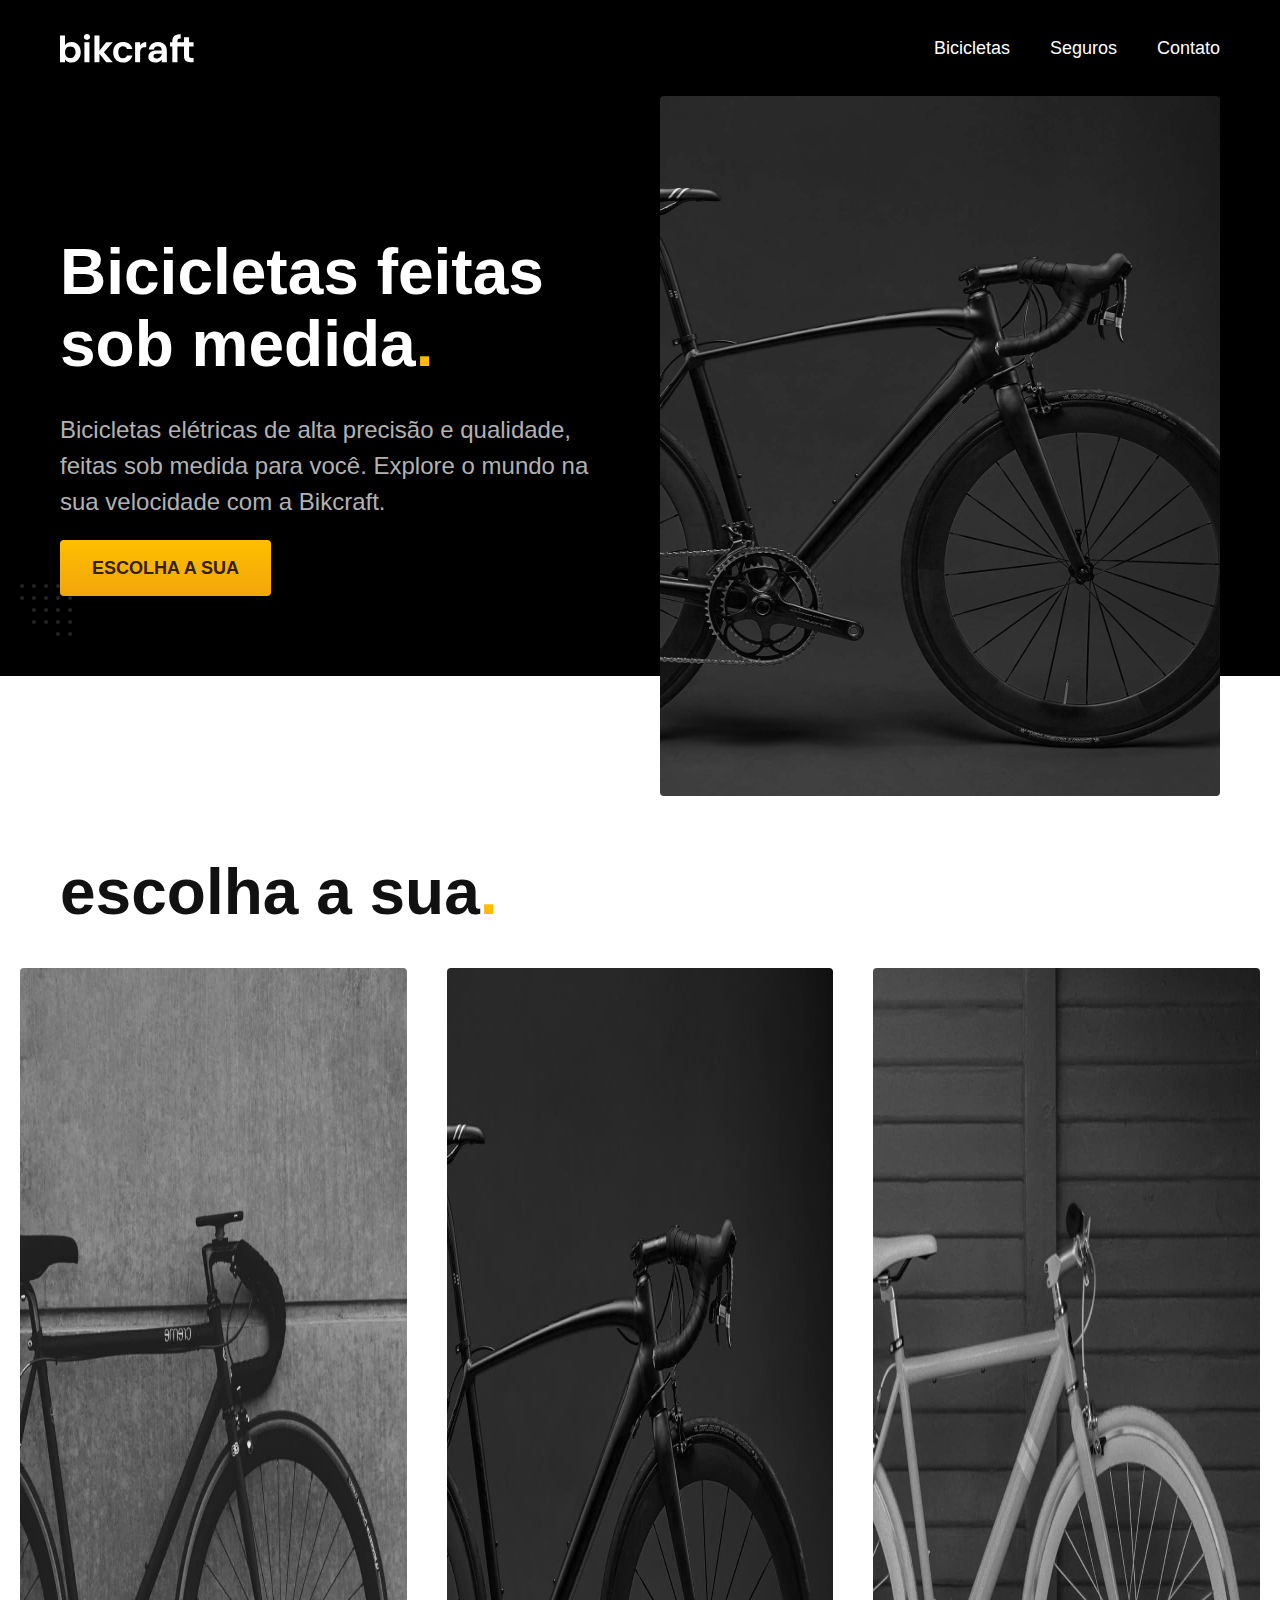
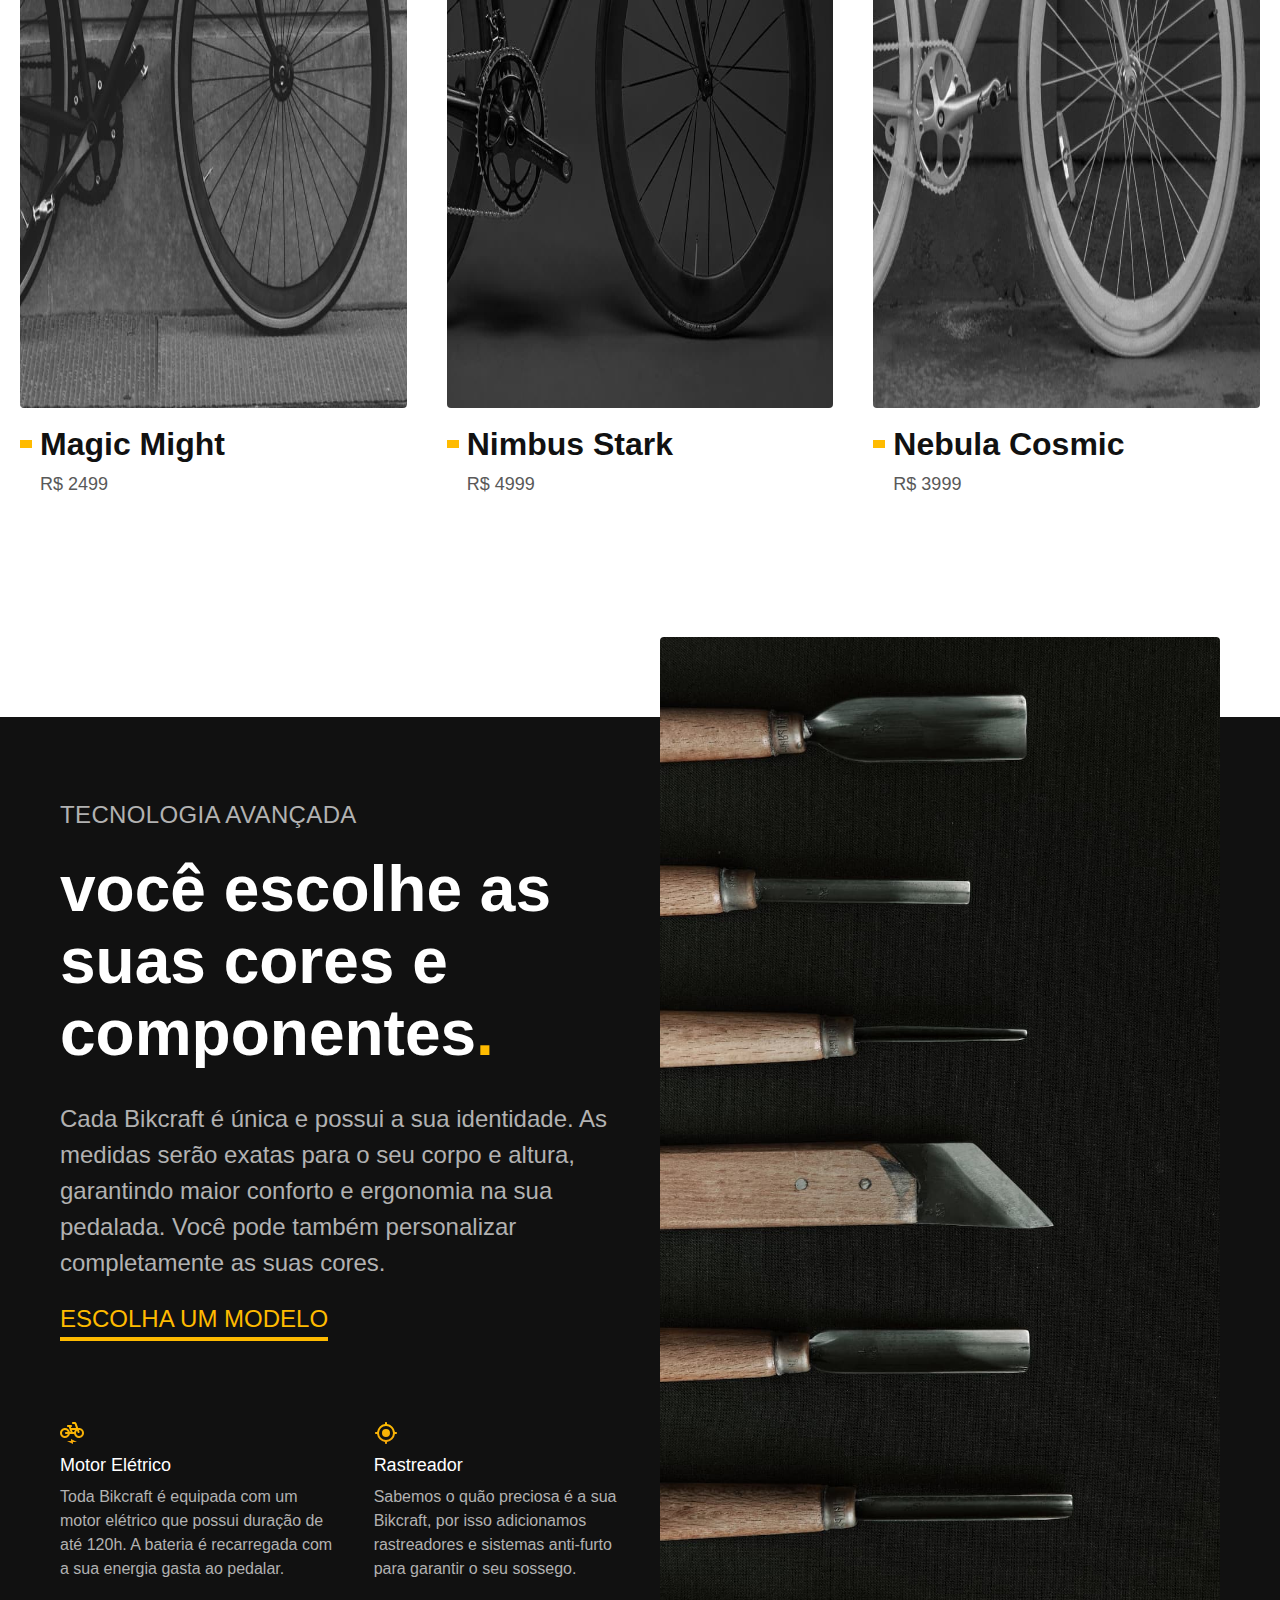
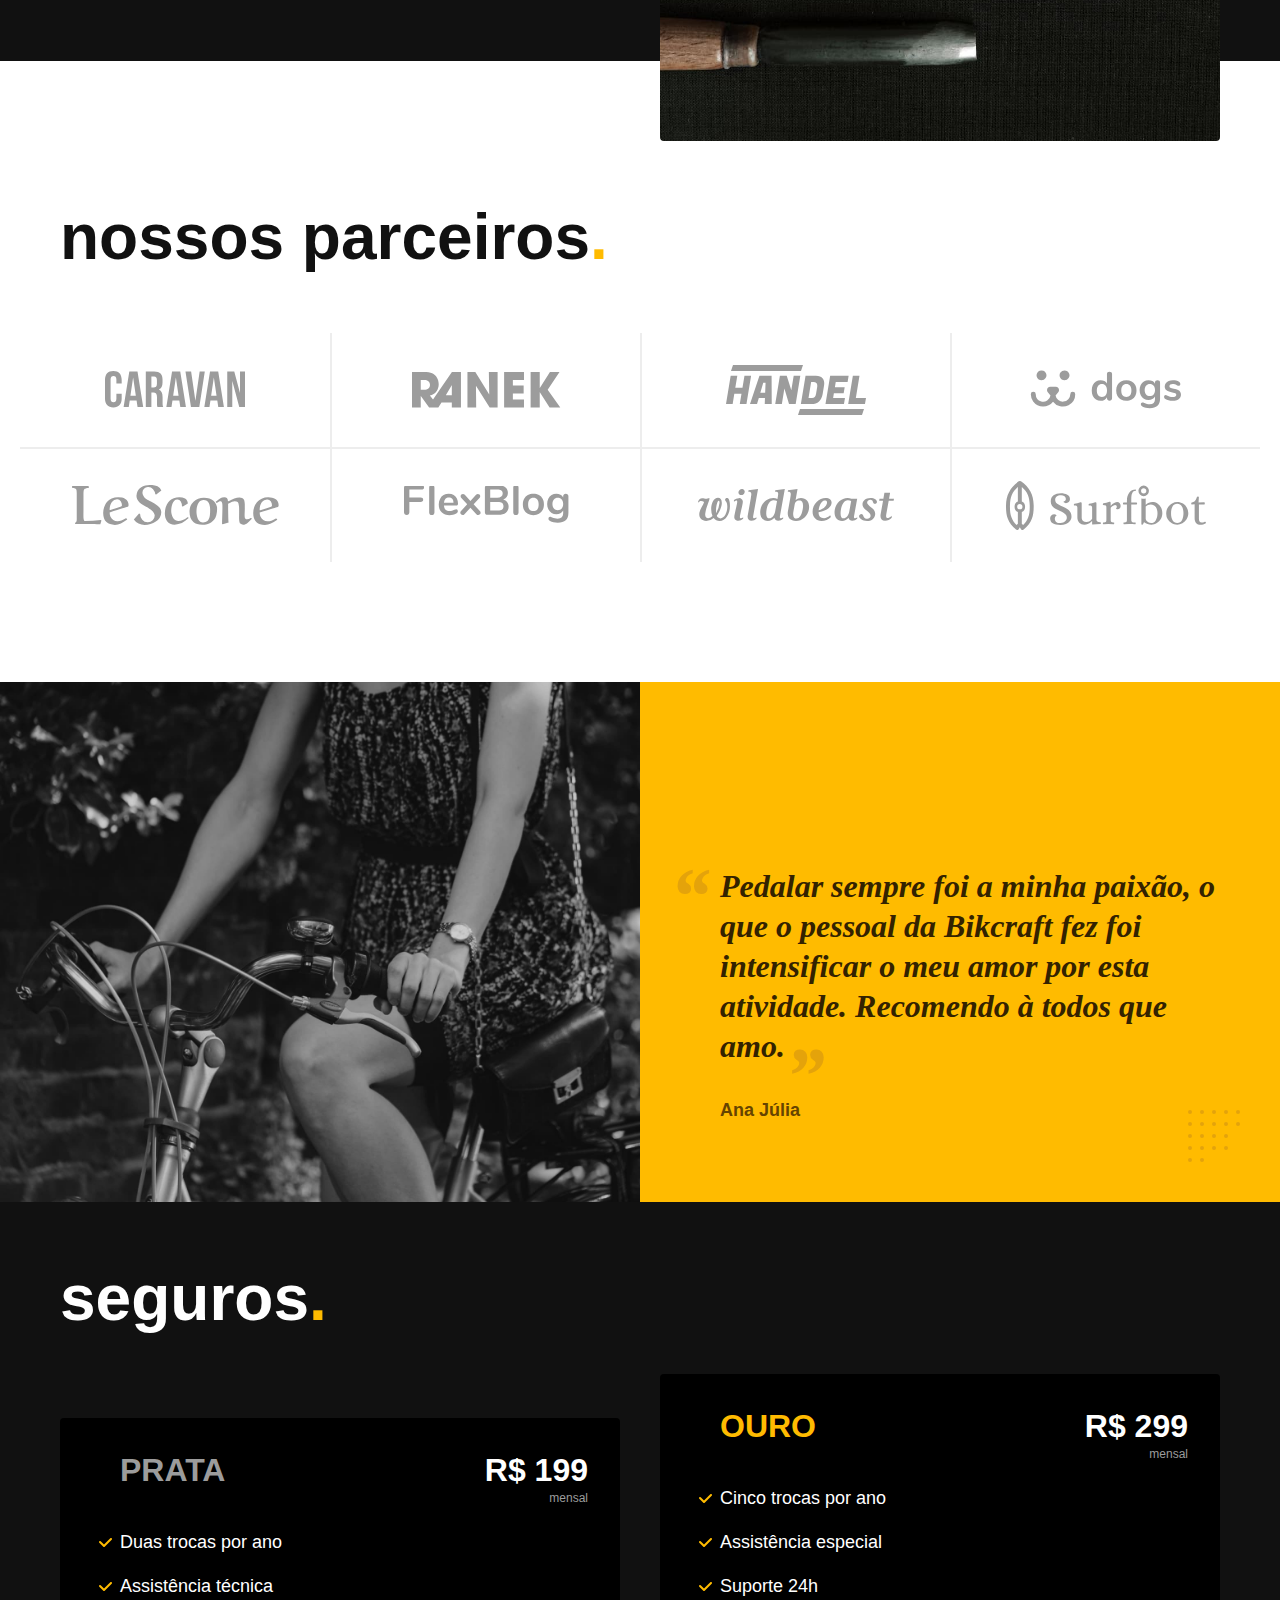
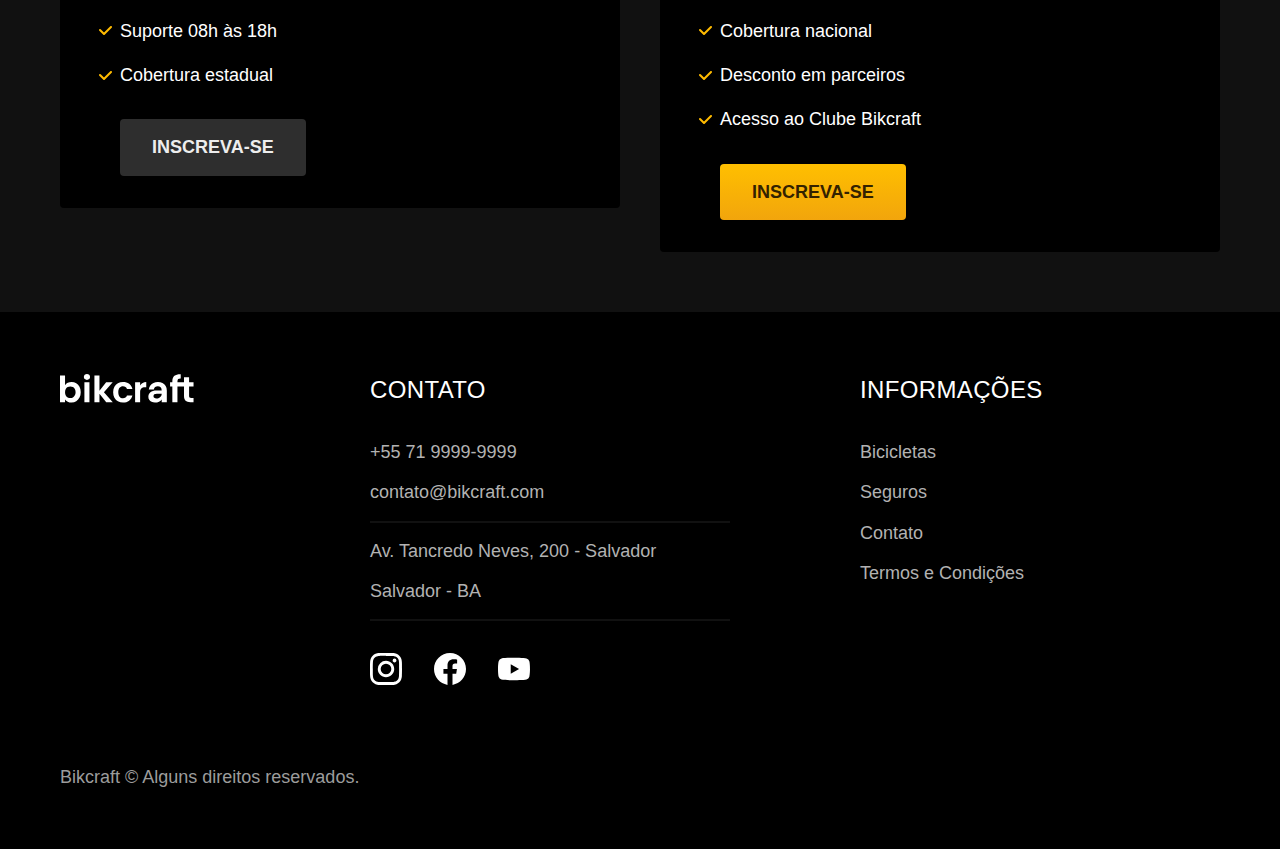
==== commit 3ef1e80a: "feat: otimizações" ====
--- a/index.html
+++ b/index.html
@@ -9,8 +9,11 @@
       name="description"
       content="Bicicletas elétricas de alta precisão e qualidade,  feitas sob medida para o cliente. Explore o mundo na sua velocidade com a Bikcraft."
     />
-
+    <link rel="preload" href="./css/style.css" as="style" />
     <link rel="stylesheet" href="./css/style.css" />
+    <script>
+      document.documentElement.classList.add('js');
+    </script>
   </head>
 
   <body>
@@ -33,21 +36,29 @@
     <main class="introducao-bg">
       <div class="introducao container">
         <div class="introducao-conteudo">
-          <h1 class="font-1-xxl cor-0">
+          <h1 class="font-1-xxl cor-0" data-anime="200">
             Bicicletas feitas sob medida<span class="cor-p1">.</span>
           </h1>
-          <p class="font-2-l cor-5">
+          <p class="font-2-l cor-5" data-anime="400">
             Bicicletas elétricas de alta precisão e qualidade, feitas sob medida
             para você. Explore o mundo na sua velocidade com a Bikcraft.
           </p>
-          <a class="botao" href="./bicicletas.html">Escolha a sua</a>
-        </div>
-        <div>
+          <a class="botao" href="./bicicletas.html" data-anime="600"
+            >Escolha a sua</a
+          >
+        </div>
+        <picture data-anime="600">
+          <source
+            media="(max-width: 800px)"
+            srcset="./img/bicicletas/nimbus.jpg"
+          />
           <img
             src="./img/fotos/introducao.jpg"
+            width="1280"
+            height="1600"
             alt="Bicicleta elétrica preta."
           />
-        </div>
+        </picture>
       </div>
     </main>
 
@@ -59,21 +70,21 @@
       <ul>
         <li>
           <a href="./bicicletas/magic.html">
-            <img src="./img/bicicletas/magic-home.jpg" alt="Bicicleta preta" />
+            <img src="./img/bicicletas/magic-home.jpg" alt="Bicicleta preta" width="920" height="1040">
             <h3 class="font-1-xl">Magic Might</h3>
             <span class="font-2-m cor-8">R$ 2499</span>
           </a>
         </li>
         <li>
           <a href="./bicicletas/nimbus.html">
-            <img src="./img/bicicletas/nimbus-home.jpg" alt="Bicicleta preta" />
+            <img src="./img/bicicletas/nimbus-home.jpg" alt="Bicicleta preta" width="920" height="1040">
             <h3 class="font-1-xl">Nimbus Stark</h3>
             <span class="font-2-m cor-8">R$ 4999</span>
           </a>
         </li>
         <li>
           <a href="./bicicletas/nebula.html">
-            <img src="./img/bicicletas/nebula-home.jpg" alt="Bicicleta preta" />
+            <img src="./img/bicicletas/nebula-home.jpg" alt="Bicicleta preta" width="920" height="1040">
             <h3 class="font-1-xl">Nebula Cosmic</h3>
             <span class="font-2-m cor-8">R$ 3999</span>
           </a>
@@ -129,14 +140,70 @@
       </h2>
 
       <ul>
-        <li><img src="./img/parceiros/caravan.svg" alt="caravan" /></li>
-        <li><img src="./img/parceiros/ranek.svg" alt="ranek" /></li>
-        <li><img src="./img/parceiros/handel.svg" alt="handel" /></li>
-        <li><img src="./img/parceiros/dogs.svg" alt="dogs" /></li>
-        <li><img src="./img/parceiros/lescone.svg" alt="lescone" /></li>
-        <li><img src="./img/parceiros/flexblog.svg" alt="flexblog" /></li>
-        <li><img src="./img/parceiros/wildbeast.svg" alt="wildbeast" /></li>
-        <li><img src="./img/parceiros/surfbot.svg" alt="surfbot" /></li>
+        <li>
+          <img
+            src="./img/parceiros/caravan.svg"
+            alt="Caravan"
+            width="140"
+            height="38"
+          />
+        </li>
+        <li>
+          <img
+            src="./img/parceiros/ranek.svg"
+            alt="Ranek"
+            width="149"
+            height="36"
+          />
+        </li>
+        <li>
+          <img
+            src="./img/parceiros/handel.svg"
+            alt="Handel"
+            width="140"
+            height="50"
+          />
+        </li>
+        <li>
+          <img
+            src="./img/parceiros/dogs.svg"
+            alt="Dogs"
+            width="152"
+            height="39"
+          />
+        </li>
+        <li>
+          <img
+            src="./img/parceiros/lescone.svg"
+            alt="LeScone"
+            width="208"
+            height="41"
+          />
+        </li>
+        <li>
+          <img
+            src="./img/parceiros/flexblog.svg"
+            alt="FlexBlog"
+            width="165"
+            height="38"
+          />
+        </li>
+        <li>
+          <img
+            src="./img/parceiros/wildbeast.svg"
+            alt="Wildbeast"
+            width="196"
+            height="34"
+          />
+        </li>
+        <li>
+          <img
+            src="./img/parceiros/surfbot.svg"
+            alt="Surfbot"
+            width="200"
+            height="49"
+          />
+        </li>
       </ul>
     </section>
 
@@ -144,6 +211,8 @@
       <div>
         <img
           src="./img/fotos/depoimento.jpg"
+          width="1560"
+          height="1360"
           alt="Pessoa pedalando uma bicicleta Bikcraft"
         />
       </div>
@@ -209,13 +278,28 @@
           </ul>
           <div class="footer-redes">
             <a href="./">
-              <img src="./img/redes/instagram.svg" alt="Instagram" />
+              <img
+                src="./img/redes/instagram.svg"
+                width="32"
+                height="32"
+                alt="Instagram"
+              />
             </a>
             <a href="./">
-              <img src="./img/redes/facebook.svg" alt="Facebook" />
+              <img
+                src="./img/redes/facebook.svg"
+                width="32"
+                height="32"
+                alt="Facebook"
+              />
             </a>
             <a href="./">
-              <img src="./img/redes/youtube.svg" alt="Youtube" />
+              <img
+                src="./img/redes/youtube.svg"
+                width="32"
+                height="32"
+                alt="Youtube"
+              />
             </a>
           </div>
         </div>
@@ -235,7 +319,7 @@
         </p>
       </div>
     </footer>
-
-     <script src="./js/script.js"></script>
+    <script src="./js/plugins/simple-anime.js"></script>
+    <script src="./js/script.js"></script>
   </body>
 </html>
--- a/css/style.css
+++ b/css/style.css
@@ -1,6 +1,7 @@
 @import "./global/global.css";
 @import "./utilidades/tipografia.css";
 @import "./utilidades/cores.css";
+@import "./utilidades/animacao.css";
 
 @import "./global/header.css";
 @import "./global/footer.css";
--- a/css/style.css
+++ b/css/style.css
@@ -1,6 +1,7 @@
 @import "./global/global.css";
 @import "./utilidades/tipografia.css";
 @import "./utilidades/cores.css";
+@import "./utilidades/animacao.css";
 
 @import "./global/header.css";
 @import "./global/footer.css";
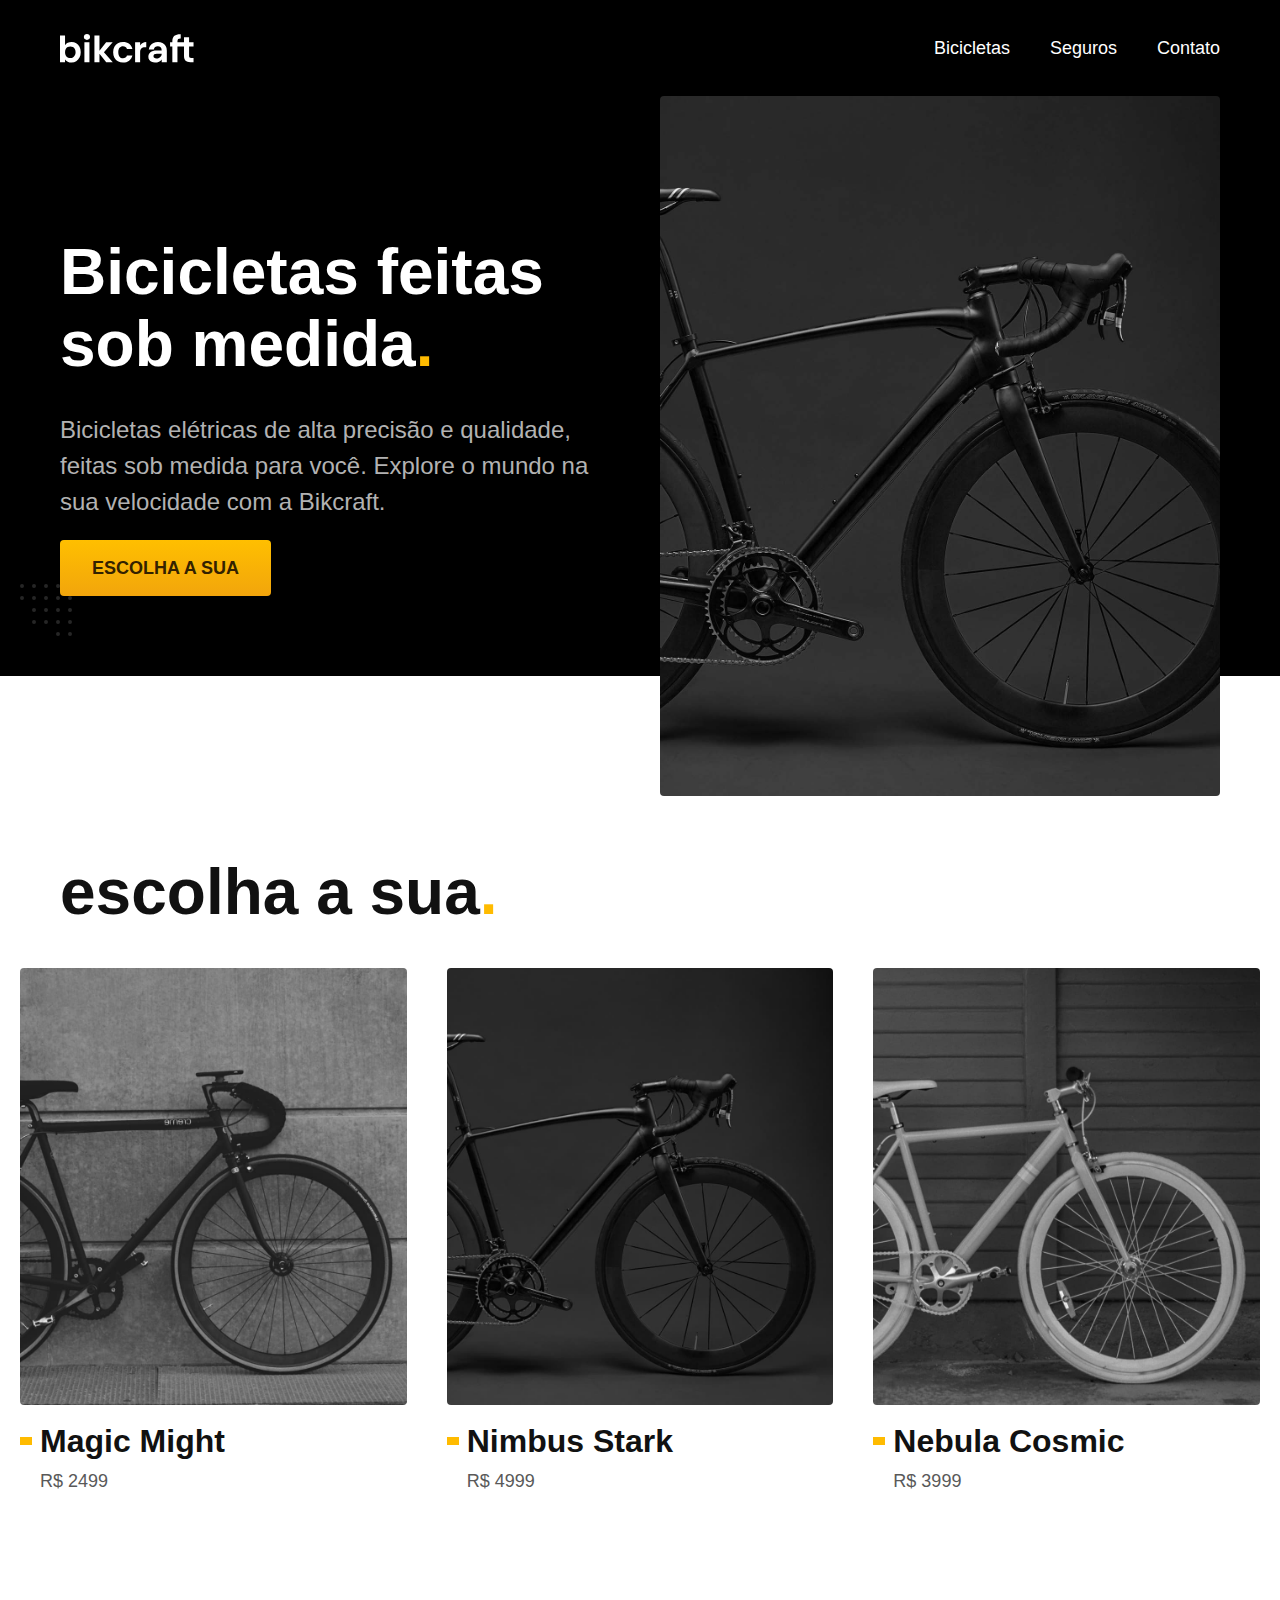
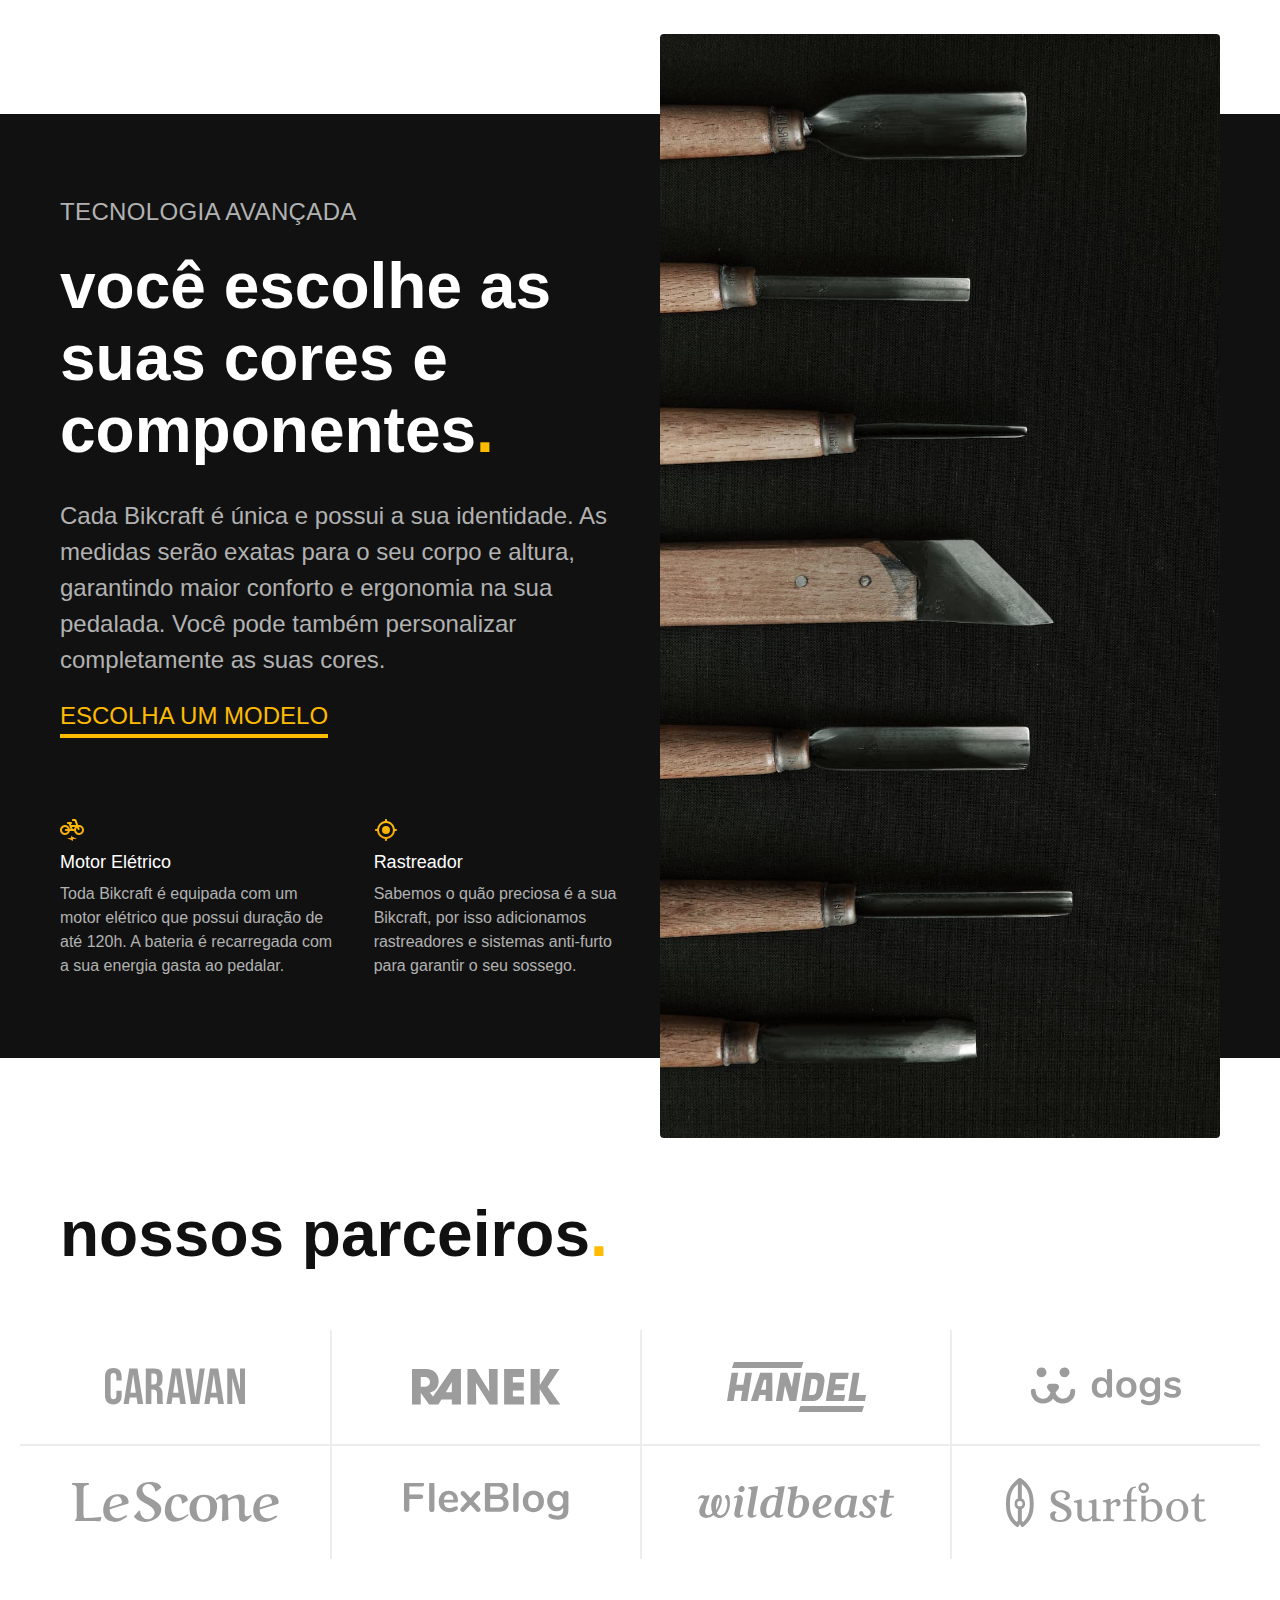
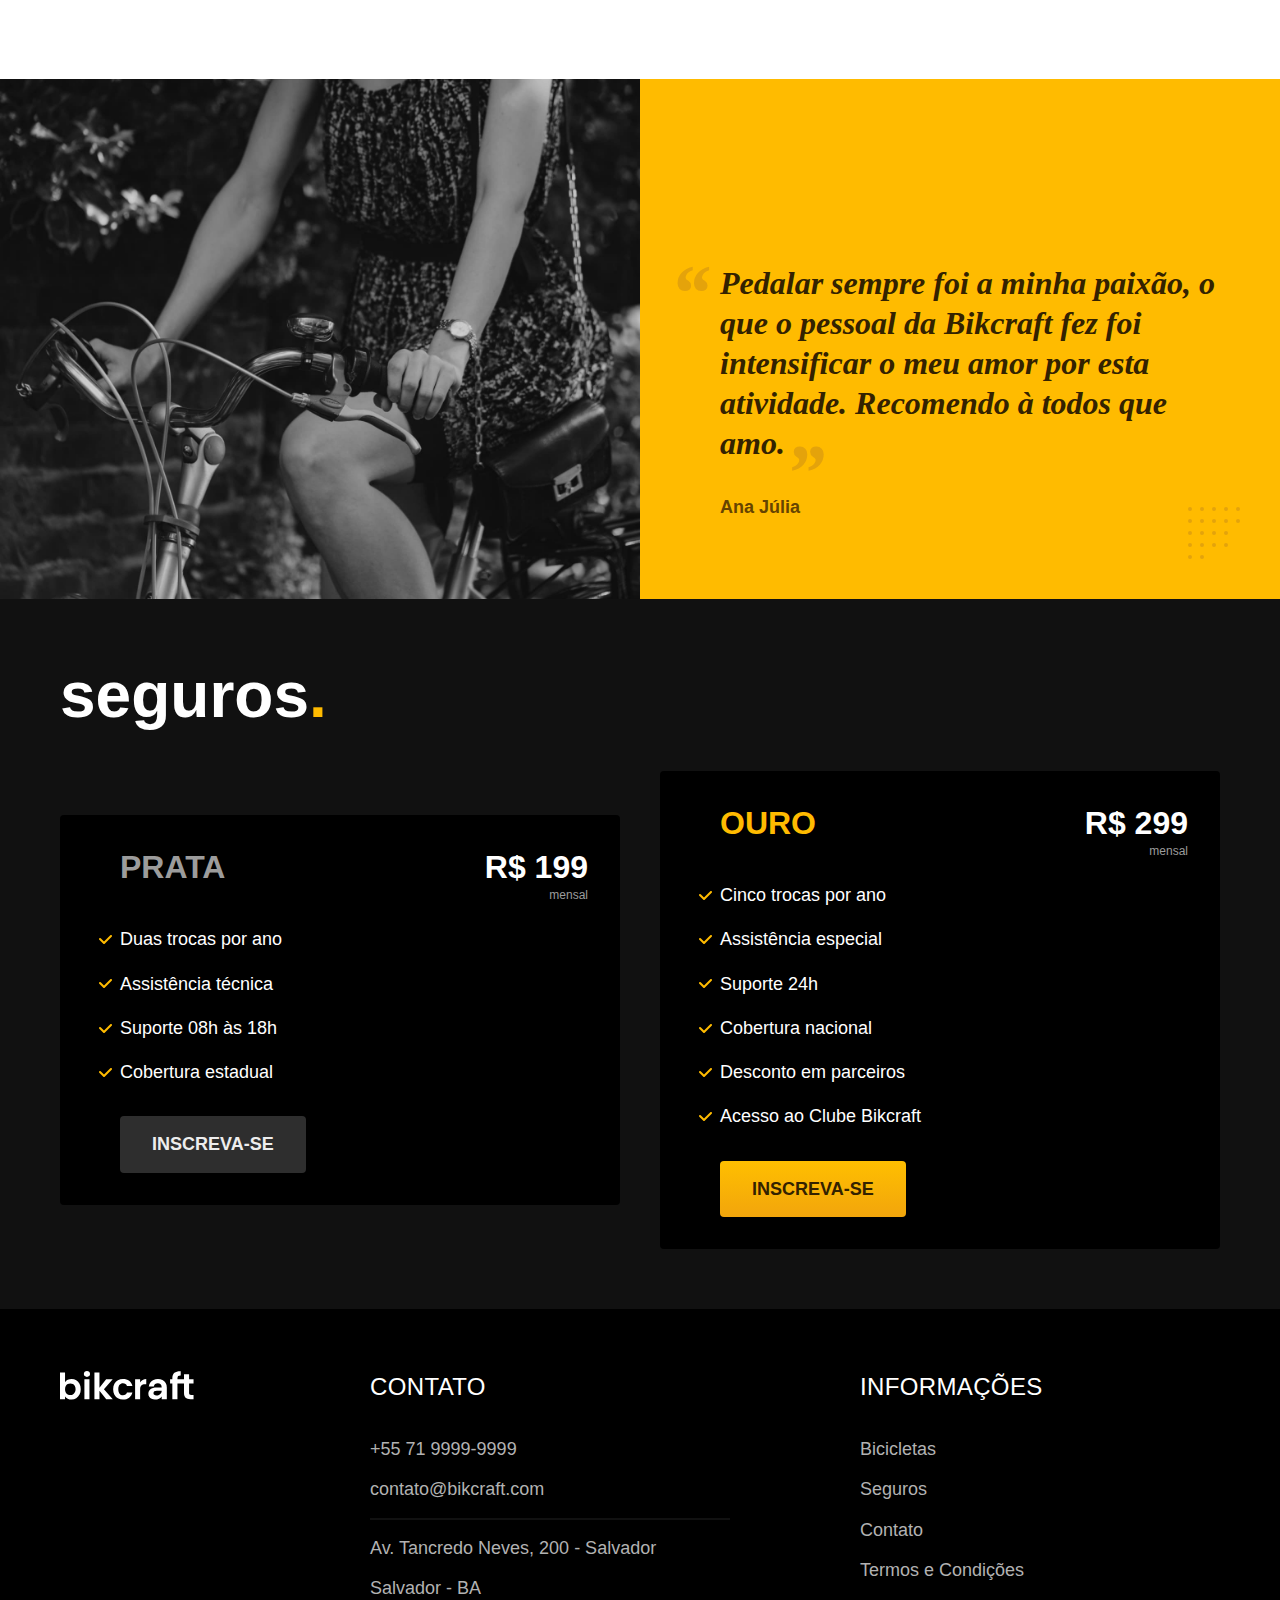
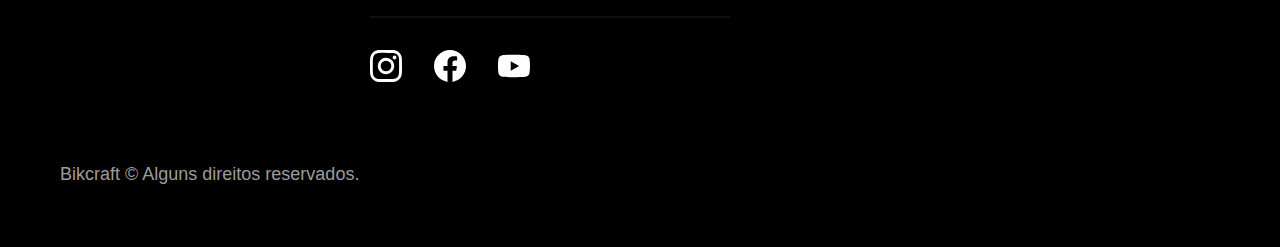
==== commit 13febc7b: "Revert "feat: otimizações"" ====
--- a/index.html
+++ b/index.html
@@ -9,11 +9,8 @@
       name="description"
       content="Bicicletas elétricas de alta precisão e qualidade,  feitas sob medida para o cliente. Explore o mundo na sua velocidade com a Bikcraft."
     />
-    <link rel="preload" href="./css/style.css" as="style" />
+
     <link rel="stylesheet" href="./css/style.css" />
-    <script>
-      document.documentElement.classList.add('js');
-    </script>
   </head>
 
   <body>
@@ -43,20 +40,15 @@
             Bicicletas elétricas de alta precisão e qualidade, feitas sob medida
             para você. Explore o mundo na sua velocidade com a Bikcraft.
           </p>
-          <a class="botao" href="./bicicletas.html" data-anime="600"
-            >Escolha a sua</a
-          >
+          <a class="botao" href="./bicicletas.html" data-anime="600">Escolha a sua</a>
         </div>
         <picture data-anime="600">
-          <source
-            media="(max-width: 800px)"
-            srcset="./img/bicicletas/nimbus.jpg"
-          />
+          <source media="(max-width: 800px)" srcset="./img/bicicletas/nimbus.jpg">
           <img
             src="./img/fotos/introducao.jpg"
+            alt="Bicicleta elétrica preta."
             width="1280"
             height="1600"
-            alt="Bicicleta elétrica preta."
           />
         </picture>
       </div>
@@ -70,21 +62,21 @@
       <ul>
         <li>
           <a href="./bicicletas/magic.html">
-            <img src="./img/bicicletas/magic-home.jpg" alt="Bicicleta preta" width="920" height="1040">
+            <img src="./img/bicicletas/magic-home.jpg" alt="Bicicleta preta" />
             <h3 class="font-1-xl">Magic Might</h3>
             <span class="font-2-m cor-8">R$ 2499</span>
           </a>
         </li>
         <li>
           <a href="./bicicletas/nimbus.html">
-            <img src="./img/bicicletas/nimbus-home.jpg" alt="Bicicleta preta" width="920" height="1040">
+            <img src="./img/bicicletas/nimbus-home.jpg" alt="Bicicleta preta" />
             <h3 class="font-1-xl">Nimbus Stark</h3>
             <span class="font-2-m cor-8">R$ 4999</span>
           </a>
         </li>
         <li>
           <a href="./bicicletas/nebula.html">
-            <img src="./img/bicicletas/nebula-home.jpg" alt="Bicicleta preta" width="920" height="1040">
+            <img src="./img/bicicletas/nebula-home.jpg" alt="Bicicleta preta" />
             <h3 class="font-1-xl">Nebula Cosmic</h3>
             <span class="font-2-m cor-8">R$ 3999</span>
           </a>
@@ -140,70 +132,14 @@
       </h2>
 
       <ul>
-        <li>
-          <img
-            src="./img/parceiros/caravan.svg"
-            alt="Caravan"
-            width="140"
-            height="38"
-          />
-        </li>
-        <li>
-          <img
-            src="./img/parceiros/ranek.svg"
-            alt="Ranek"
-            width="149"
-            height="36"
-          />
-        </li>
-        <li>
-          <img
-            src="./img/parceiros/handel.svg"
-            alt="Handel"
-            width="140"
-            height="50"
-          />
-        </li>
-        <li>
-          <img
-            src="./img/parceiros/dogs.svg"
-            alt="Dogs"
-            width="152"
-            height="39"
-          />
-        </li>
-        <li>
-          <img
-            src="./img/parceiros/lescone.svg"
-            alt="LeScone"
-            width="208"
-            height="41"
-          />
-        </li>
-        <li>
-          <img
-            src="./img/parceiros/flexblog.svg"
-            alt="FlexBlog"
-            width="165"
-            height="38"
-          />
-        </li>
-        <li>
-          <img
-            src="./img/parceiros/wildbeast.svg"
-            alt="Wildbeast"
-            width="196"
-            height="34"
-          />
-        </li>
-        <li>
-          <img
-            src="./img/parceiros/surfbot.svg"
-            alt="Surfbot"
-            width="200"
-            height="49"
-          />
-        </li>
+        <li><img src="./img/parceiros/caravan.svg" alt="caravan" /></li>
+        <li><img src="./img/parceiros/ranek.svg" alt="ranek" /></li>
+        <li><img src="./img/parceiros/handel.svg" alt="handel" /></li>
+        <li><img src="./img/parceiros/dogs.svg" alt="dogs" /></li>
+        <li><img src="./img/parceiros/lescone.svg" alt="lescone" /></li>
+        <li><img src="./img/parceiros/flexblog.svg" alt="flexblog" /></li>
+        <li><img src="./img/parceiros/wildbeast.svg" alt="wildbeast" /></li>
+        <li><img src="./img/parceiros/surfbot.svg" alt="surfbot" /></li>
       </ul>
     </section>
 
@@ -211,8 +147,6 @@
       <div>
         <img
           src="./img/fotos/depoimento.jpg"
-          width="1560"
-          height="1360"
           alt="Pessoa pedalando uma bicicleta Bikcraft"
         />
       </div>
@@ -278,28 +212,13 @@
           </ul>
           <div class="footer-redes">
             <a href="./">
-              <img
-                src="./img/redes/instagram.svg"
-                width="32"
-                height="32"
-                alt="Instagram"
-              />
+              <img src="./img/redes/instagram.svg" alt="Instagram" />
             </a>
             <a href="./">
-              <img
-                src="./img/redes/facebook.svg"
-                width="32"
-                height="32"
-                alt="Facebook"
-              />
+              <img src="./img/redes/facebook.svg" alt="Facebook" />
             </a>
             <a href="./">
-              <img
-                src="./img/redes/youtube.svg"
-                width="32"
-                height="32"
-                alt="Youtube"
-              />
+              <img src="./img/redes/youtube.svg" alt="Youtube" />
             </a>
           </div>
         </div>
